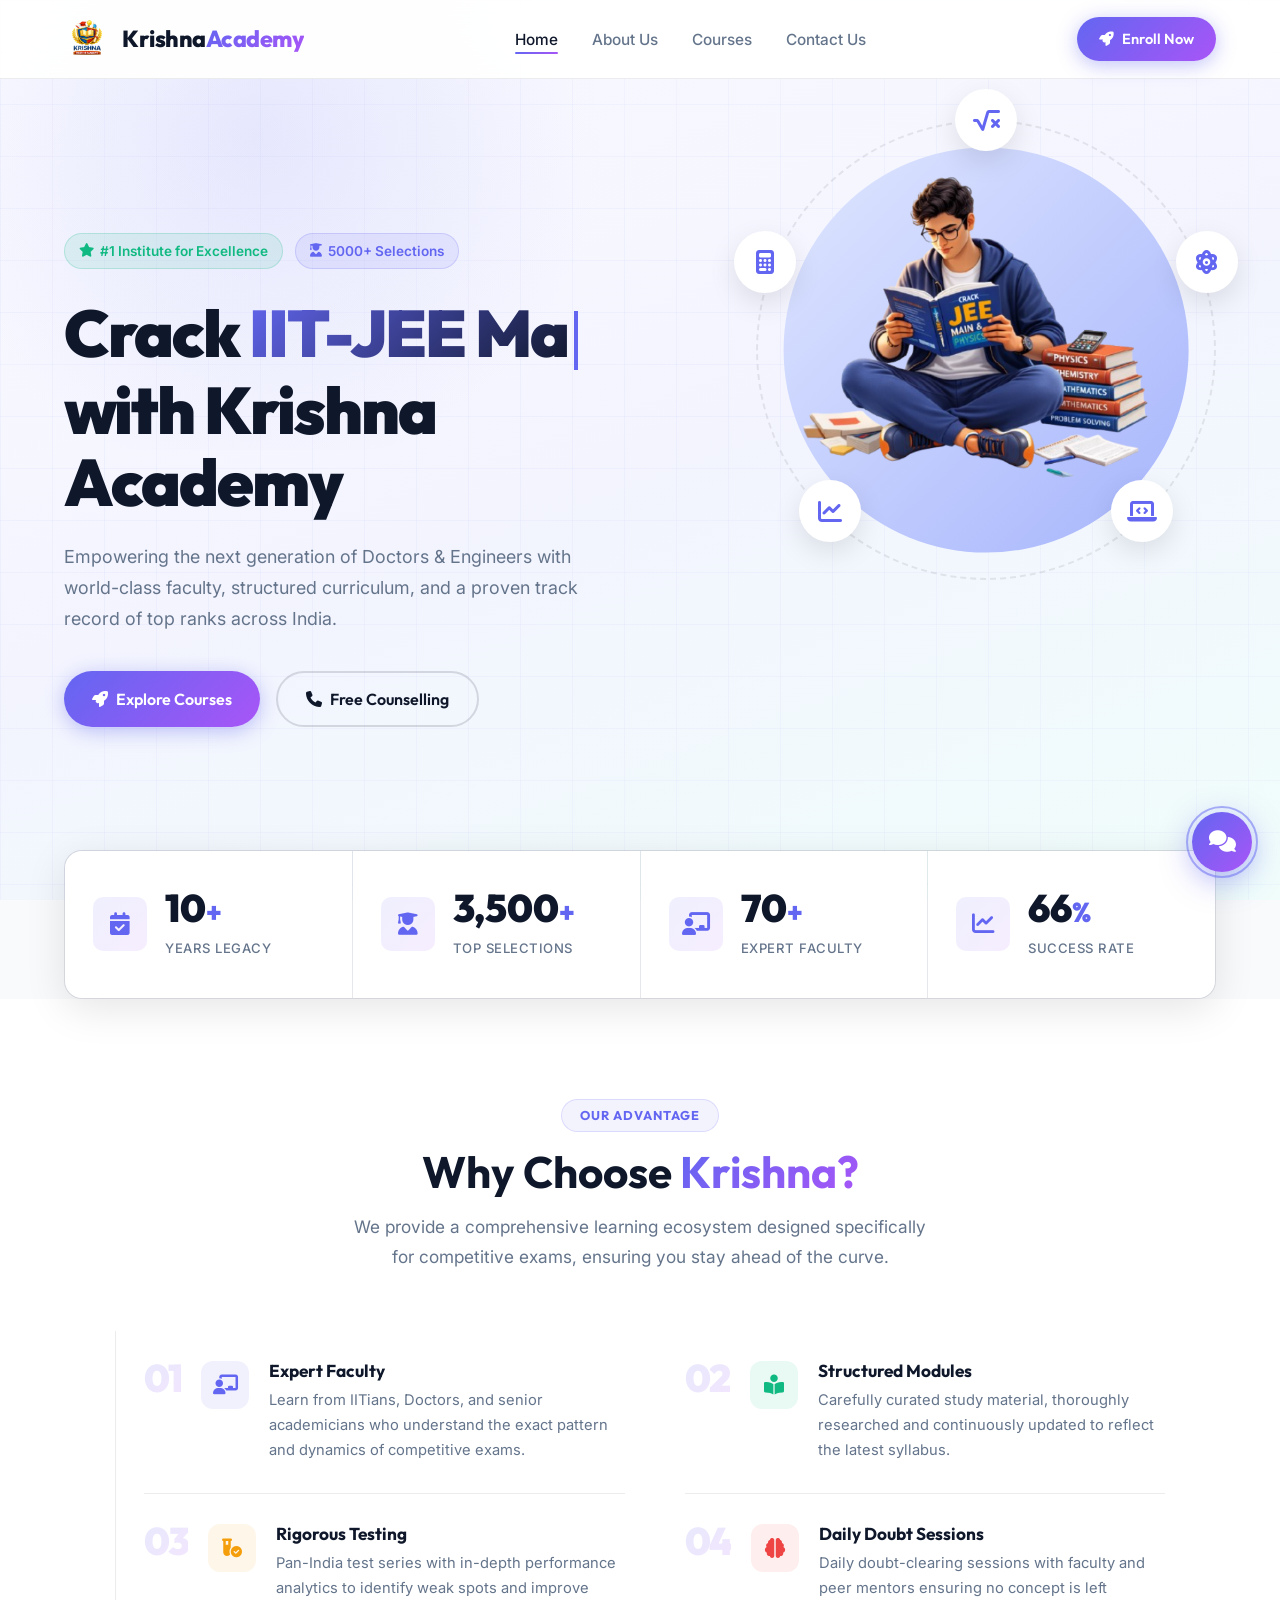
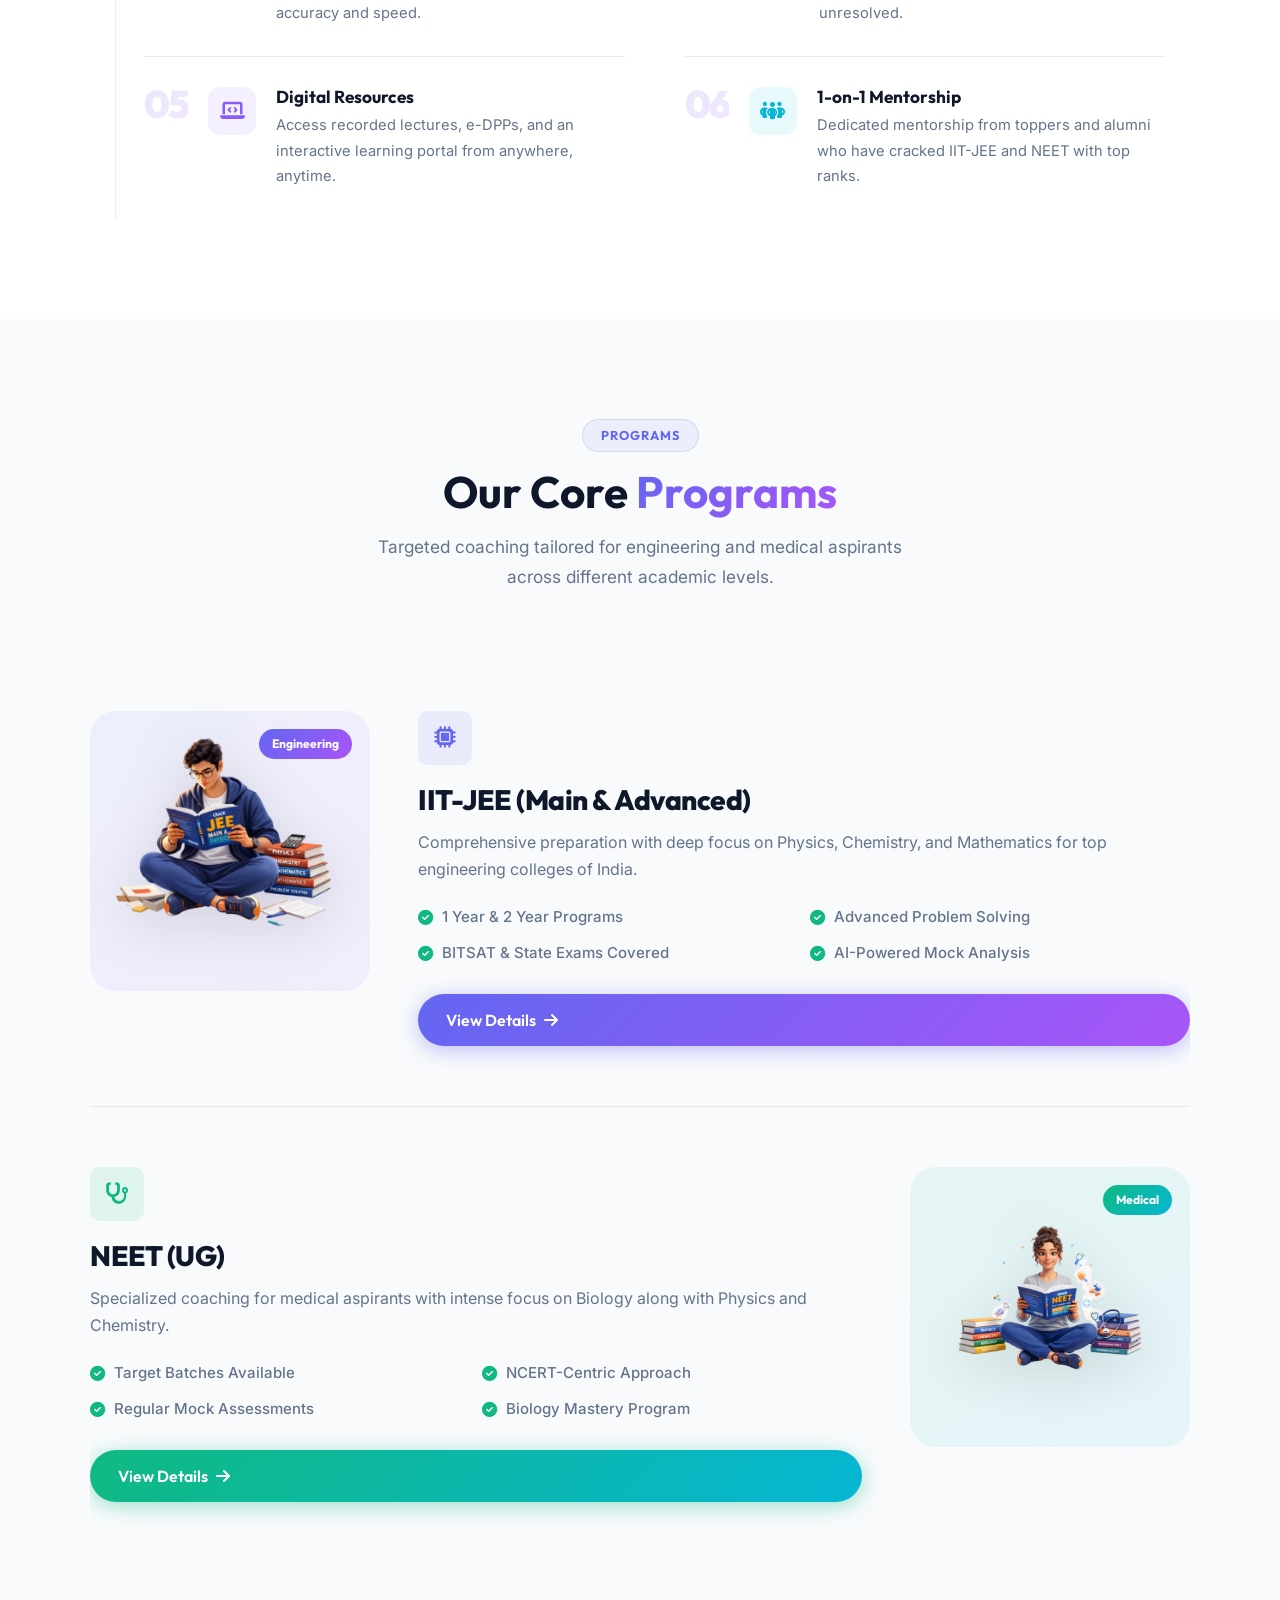
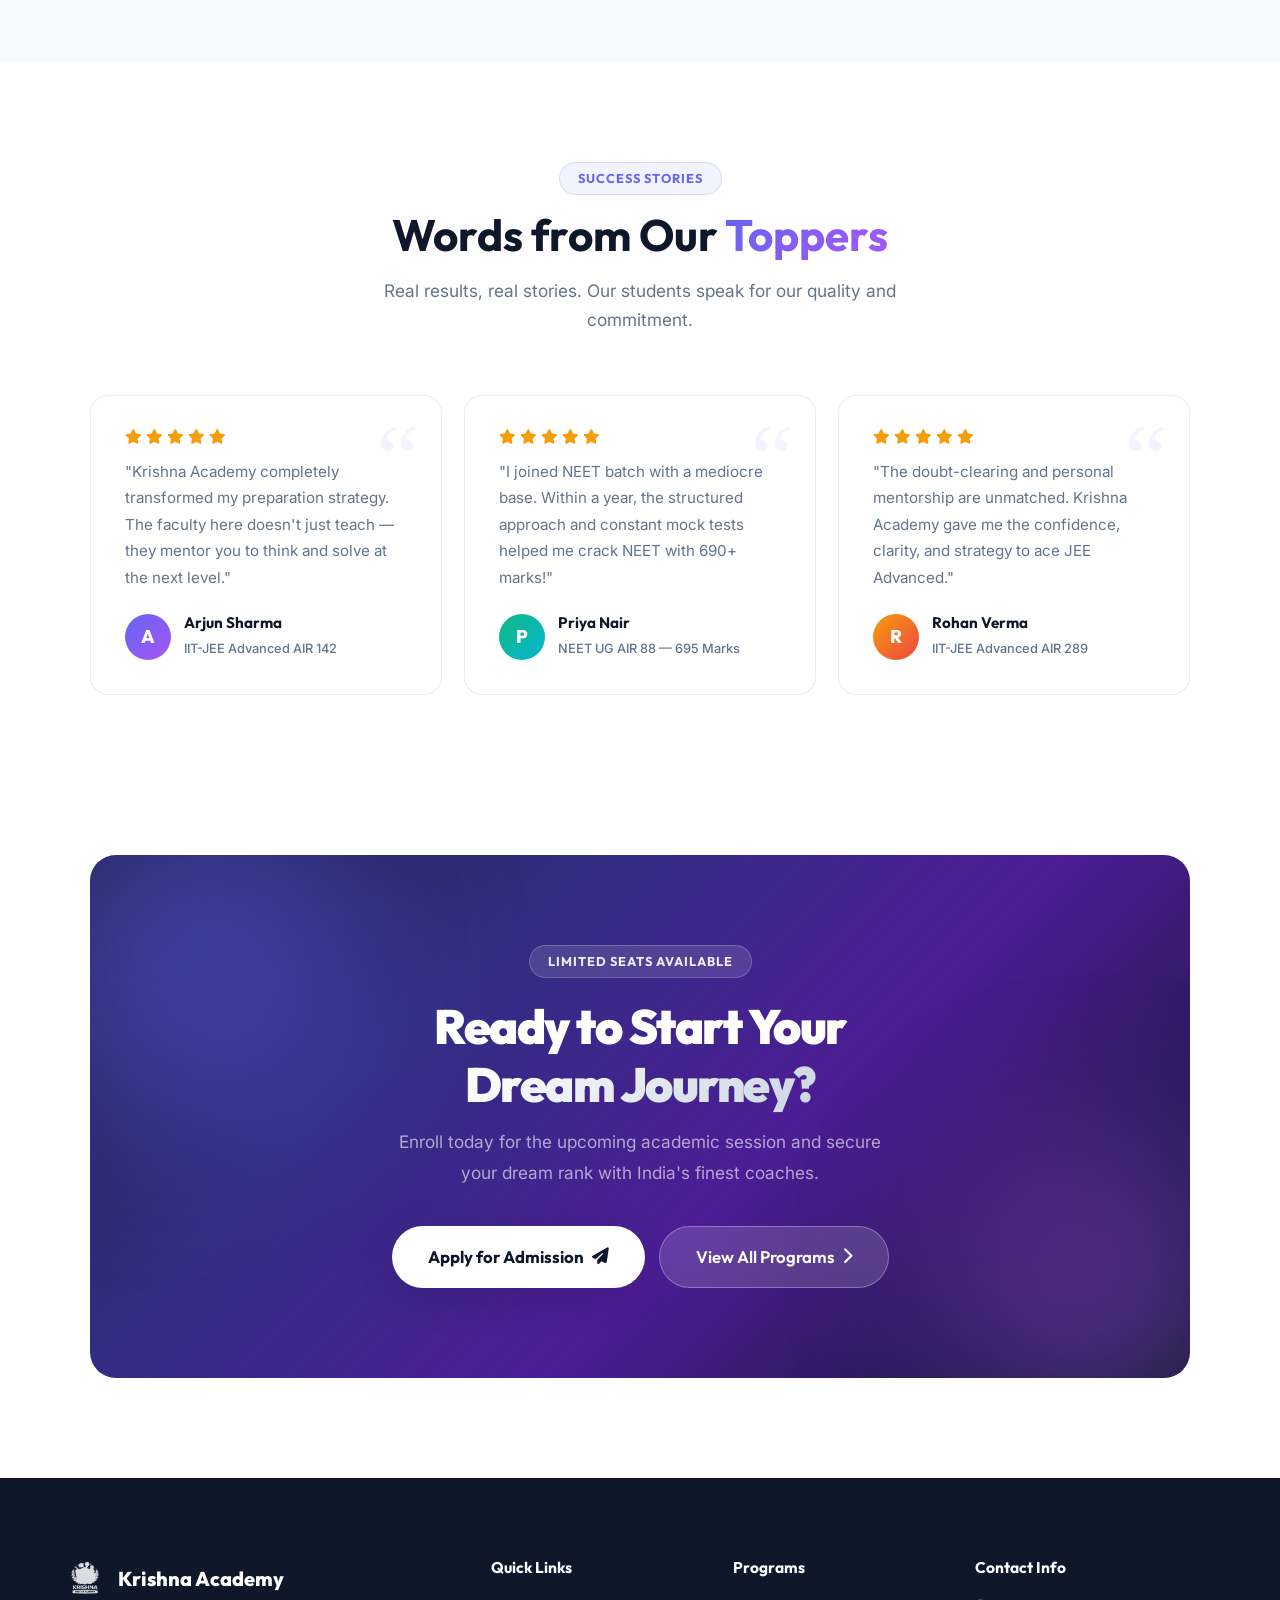
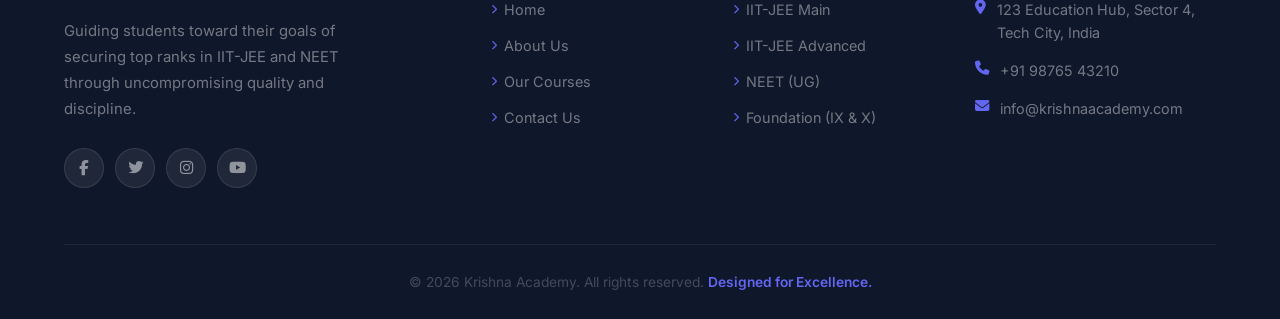
==== index.html @ 8bddf769 "first commit" ====
﻿<!DOCTYPE html>
<html lang="en">

<head>
    <meta charset="UTF-8">
    <meta name="viewport" content="width=device-width, initial-scale=1.0">
    <meta name="description"
        content="Krishna Academy - Premium Coaching for IIT-JEE and NEET. Prepare with the best faculties, structured courses, and mock test series.">
    <title>Krishna Academy | IIT-JEE &amp; NEET Coaching</title>
    <link rel="stylesheet" href="style.css">
    <link rel="stylesheet" href="https://cdnjs.cloudflare.com/ajax/libs/font-awesome/6.4.0/css/all.min.css">
</head>

<body>

    <!-- ===== NAVBAR ===== -->
    <nav class="navbar" id="navbar">
        <a href="index.html" class="nav-brand">
            <img src="assets/logo.png" alt="Krishna Academy" class="nav-logo">
            <span class="brand-name">Krishna<span class="text-gradient">Academy</span></span>
        </a>
        <ul class="nav-links" id="navLinks">
            <li><a href="index.html" class="active">Home</a></li>
            <li><a href="about.html">About Us</a></li>
            <li><a href="courses.html">Courses</a></li>
            <li><a href="contact.html">Contact Us</a></li>
        </ul>
        <a href="contact.html" class="btn btn-primary nav-cta"><i class="fa-solid fa-rocket"></i> Enroll Now</a>
        <div class="mobile-menu-btn" id="mobileBtn"><i class="fa-solid fa-bars"></i></div>
    </nav>

    <!-- ===== HERO ===== -->
    <header class="hero">
        <div class="hero-grid"></div>

        <!-- Left Content -->
        <div class="hero-content fade-up">
            <div class="hero-badges">
                <span class="badge"><i class="fa-solid fa-star"></i> #1 Institute for Excellence</span>
                <span class="badge"><i class="fa-solid fa-user-graduate"></i> 5000+ Selections</span>
            </div>
            <h1>Crack <span class="typing-text text-gradient"></span><span class="cursor"></span><br>with Krishna
                Academy</h1>
            <p>Empowering the next generation of Doctors &amp; Engineers with world-class faculty, structured
                curriculum, and a proven track record of top ranks across India.</p>
            <div class="hero-actions">
                <a href="courses.html" class="btn btn-primary"><i class="fa-solid fa-rocket"></i> Explore Courses</a>
                <a href="contact.html" class="btn btn-outline"><i class="fa-solid fa-phone"></i> Free Counselling</a>
            </div>
        </div>

        <!-- Right Visual: blob + orbit carousel -->
        <div class="hero-visual fade-up delay-2">
            <div class="hero-blob"></div>
            <div class="orbit-ring" id="orbitRing">
                <img id="course-character" src="assets/iit.png" alt="Student">
                <div class="orbit-node node-1"><i id="icon-1" class="fa-solid fa-square-root-variable"></i></div>
                <div class="orbit-node node-2"><i id="icon-2" class="fa-solid fa-atom"></i></div>
                <div class="orbit-node node-3"><i id="icon-3" class="fa-solid fa-laptop-code"></i></div>
                <div class="orbit-node node-4"><i id="icon-4" class="fa-solid fa-chart-line"></i></div>
                <div class="orbit-node node-5"><i id="icon-5" class="fa-solid fa-calculator"></i></div>
            </div>
        </div>
    </header>

    <!-- ===== STATS ===== -->
    <section class="stats-section">
        <div class="stats-grid fade-up">
            <div class="stat-card">
                <div class="stat-icon"><i class="fa-solid fa-calendar-check"></i></div>
                <div>
                    <h3 class="counter" data-target="15">0</h3><span>+</span>
                    <p>Years Legacy</p>
                </div>
            </div>
            <div class="stat-card">
                <div class="stat-icon"><i class="fa-solid fa-user-graduate"></i></div>
                <div>
                    <h3 class="counter" data-target="5000">0</h3><span>+</span>
                    <p>Top Selections</p>
                </div>
            </div>
            <div class="stat-card">
                <div class="stat-icon"><i class="fa-solid fa-chalkboard-user"></i></div>
                <div>
                    <h3 class="counter" data-target="100">0</h3><span>+</span>
                    <p>Expert Faculty</p>
                </div>
            </div>
            <div class="stat-card">
                <div class="stat-icon"><i class="fa-solid fa-chart-line"></i></div>
                <div>
                    <h3 class="counter" data-target="95">0</h3><span>%</span>
                    <p>Success Rate</p>
                </div>
            </div>
        </div>
    </section>

    <!-- ===== WHY CHOOSE US ===== -->
    <section class="section">
        <div class="section-title fade-up">
            <div class="section-pill">Our Advantage</div>
            <h2>Why Choose <span class="text-gradient">Krishna?</span></h2>
            <p>We provide a comprehensive learning ecosystem designed specifically for competitive exams, ensuring you
                stay ahead of the curve.</p>
        </div>
        <div class="features-row">
            <div class="feature-row-item fade-up delay-1">
                <div class="fri-num">01</div>
                <div class="fri-icon"><i class="fa-solid fa-chalkboard-user"></i></div>
                <div class="fri-body">
                    <h3>Expert Faculty</h3>
                    <p>Learn from IITians, Doctors, and senior academicians who understand the exact pattern and
                        dynamics of competitive exams.</p>
                </div>
            </div>
            <div class="feature-row-item fade-up delay-2">
                <div class="fri-num">02</div>
                <div class="fri-icon"><i class="fa-solid fa-book-open-reader"></i></div>
                <div class="fri-body">
                    <h3>Structured Modules</h3>
                    <p>Carefully curated study material, thoroughly researched and continuously updated to reflect the
                        latest syllabus.</p>
                </div>
            </div>
            <div class="feature-row-item fade-up delay-1">
                <div class="fri-num">03</div>
                <div class="fri-icon"><i class="fa-solid fa-vial-circle-check"></i></div>
                <div class="fri-body">
                    <h3>Rigorous Testing</h3>
                    <p>Pan-India test series with in-depth performance analytics to identify weak spots and improve
                        accuracy and speed.</p>
                </div>
            </div>
            <div class="feature-row-item fade-up delay-2">
                <div class="fri-num">04</div>
                <div class="fri-icon"><i class="fa-solid fa-brain"></i></div>
                <div class="fri-body">
                    <h3>Daily Doubt Sessions</h3>
                    <p>Daily doubt-clearing sessions with faculty and peer mentors ensuring no concept is left
                        unresolved.</p>
                </div>
            </div>
            <div class="feature-row-item fade-up delay-1">
                <div class="fri-num">05</div>
                <div class="fri-icon"><i class="fa-solid fa-laptop-code"></i></div>
                <div class="fri-body">
                    <h3>Digital Resources</h3>
                    <p>Access recorded lectures, e-DPPs, and an interactive learning portal from anywhere, anytime.</p>
                </div>
            </div>
            <div class="feature-row-item fade-up delay-2">
                <div class="fri-num">06</div>
                <div class="fri-icon"><i class="fa-solid fa-people-group"></i></div>
                <div class="fri-body">
                    <h3>1-on-1 Mentorship</h3>
                    <p>Dedicated mentorship from toppers and alumni who have cracked IIT-JEE and NEET with top ranks.
                    </p>
                </div>
            </div>
        </div>
    </section>

    <!-- ===== COURSES OVERVIEW ===== -->
    <section class="section courses-section">
        <div class="section-title fade-up">
            <div class="section-pill">Programs</div>
            <h2>Our Core <span class="text-gradient">Programs</span></h2>
            <p>Targeted coaching tailored for engineering and medical aspirants across different academic levels.</p>
        </div>
        <div class="courses-container">
            <!-- IIT Card -->
            <div class="course-showcase fade-up delay-1">
                <div class="cs-img-wrap cs-iit">
                    <img src="assets/iit.png" alt="IIT-JEE Course">
                    <div class="cs-badge">Engineering</div>
                </div>
                <div class="cs-content">
                    <div class="cs-icon cs-iit-icon"><i class="fa-solid fa-microchip"></i></div>
                    <h3>IIT-JEE (Main &amp; Advanced)</h3>
                    <p>Comprehensive preparation with deep focus on Physics, Chemistry, and Mathematics for top
                        engineering colleges of India.</p>
                    <ul class="cs-features">
                        <li><i class="fa-solid fa-circle-check"></i> 1 Year &amp; 2 Year Programs</li>
                        <li><i class="fa-solid fa-circle-check"></i> Advanced Problem Solving</li>
                        <li><i class="fa-solid fa-circle-check"></i> BITSAT &amp; State Exams Covered</li>
                        <li><i class="fa-solid fa-circle-check"></i> AI-Powered Mock Analysis</li>
                    </ul>
                    <a href="courses.html" class="btn btn-primary">View Details <i
                            class="fa-solid fa-arrow-right"></i></a>
                </div>
            </div>
            <!-- NEET Card -->
            <div class="course-showcase fade-up delay-2">
                <div class="cs-img-wrap cs-neet">
                    <img src="assets/neet.png" alt="NEET Course">
                    <div class="cs-badge cs-badge-neet">Medical</div>
                </div>
                <div class="cs-content">
                    <div class="cs-icon cs-neet-icon"><i class="fa-solid fa-stethoscope"></i></div>
                    <h3>NEET (UG)</h3>
                    <p>Specialized coaching for medical aspirants with intense focus on Biology along with Physics and
                        Chemistry.</p>
                    <ul class="cs-features">
                        <li><i class="fa-solid fa-circle-check"></i> Target Batches Available</li>
                        <li><i class="fa-solid fa-circle-check"></i> NCERT-Centric Approach</li>
                        <li><i class="fa-solid fa-circle-check"></i> Regular Mock Assessments</li>
                        <li><i class="fa-solid fa-circle-check"></i> Biology Mastery Program</li>
                    </ul>
                    <a href="courses.html" class="btn btn-success">View Details <i
                            class="fa-solid fa-arrow-right"></i></a>
                </div>
            </div>
        </div>
    </section>

    <!-- ===== TESTIMONIALS ===== -->
    <section class="section">
        <div class="section-title fade-up">
            <div class="section-pill">Success Stories</div>
            <h2>Words from Our <span class="text-gradient">Toppers</span></h2>
            <p>Real results, real stories. Our students speak for our quality and commitment.</p>
        </div>
        <div class="testimonials-grid">
            <div class="testimonial-card fade-up delay-1">
                <div class="tcard-stars"><i class="fa-solid fa-star"></i><i class="fa-solid fa-star"></i><i
                        class="fa-solid fa-star"></i><i class="fa-solid fa-star"></i><i class="fa-solid fa-star"></i>
                </div>
                <p>"Krishna Academy completely transformed my preparation strategy. The faculty here doesn't just teach
                    — they mentor you to think and solve at the next level."</p>
                <div class="tcard-author">
                    <div class="tcard-avatar" style="background:linear-gradient(135deg,#6366F1,#A855F7)">A</div>
                    <div>
                        <h4>Arjun Sharma</h4><span>IIT-JEE Advanced AIR 142</span>
                    </div>
                </div>
            </div>
            <div class="testimonial-card fade-up delay-2">
                <div class="tcard-stars"><i class="fa-solid fa-star"></i><i class="fa-solid fa-star"></i><i
                        class="fa-solid fa-star"></i><i class="fa-solid fa-star"></i><i class="fa-solid fa-star"></i>
                </div>
                <p>"I joined NEET batch with a mediocre base. Within a year, the structured approach and constant mock
                    tests helped me crack NEET with 690+ marks!"</p>
                <div class="tcard-author">
                    <div class="tcard-avatar" style="background:linear-gradient(135deg,#10B981,#06B6D4)">P</div>
                    <div>
                        <h4>Priya Nair</h4><span>NEET UG AIR 88 — 695 Marks</span>
                    </div>
                </div>
            </div>
            <div class="testimonial-card fade-up delay-3">
                <div class="tcard-stars"><i class="fa-solid fa-star"></i><i class="fa-solid fa-star"></i><i
                        class="fa-solid fa-star"></i><i class="fa-solid fa-star"></i><i class="fa-solid fa-star"></i>
                </div>
                <p>"The doubt-clearing and personal mentorship are unmatched. Krishna Academy gave me the confidence,
                    clarity, and strategy to ace JEE Advanced."</p>
                <div class="tcard-author">
                    <div class="tcard-avatar" style="background:linear-gradient(135deg,#F59E0B,#EF4444)">R</div>
                    <div>
                        <h4>Rohan Verma</h4><span>IIT-JEE Advanced AIR 289</span>
                    </div>
                </div>
            </div>
        </div>
    </section>

    <!-- ===== CTA ===== -->
    <section class="cta-section section">
        <div class="cta-card fade-up">
            <div class="cta-orb cta-orb-1"></div>
            <div class="cta-orb cta-orb-2"></div>
            <div class="cta-pill">Limited Seats Available</div>
            <h2>Ready to Start Your<br><span class="text-gradient-white">Dream Journey?</span></h2>
            <p>Enroll today for the upcoming academic session and secure your dream rank with India's finest coaches.
            </p>
            <div class="cta-actions">
                <a href="contact.html" class="btn btn-white btn-lg">Apply for Admission <i
                        class="fa-solid fa-paper-plane"></i></a>
                <a href="courses.html" class="btn btn-glass btn-lg">View All Programs <i
                        class="fa-solid fa-chevron-right"></i></a>
            </div>
        </div>
    </section>

    <!-- ===== FOOTER ===== -->
    <footer>
        <div class="footer-grid">
            <div class="footer-brand">
                <div class="footer-logo-wrap">
                    <img src="assets/logo.png" alt="Krishna Academy" class="footer-logo">
                    <span>Krishna Academy</span>
                </div>
                <p>Guiding students toward their goals of securing top ranks in IIT-JEE and NEET through uncompromising
                    quality and discipline.</p>
                <div class="social-links">
                    <a href="#" aria-label="Facebook"><i class="fa-brands fa-facebook-f"></i></a>
                    <a href="#" aria-label="Twitter"><i class="fa-brands fa-twitter"></i></a>
                    <a href="#" aria-label="Instagram"><i class="fa-brands fa-instagram"></i></a>
                    <a href="#" aria-label="YouTube"><i class="fa-brands fa-youtube"></i></a>
                </div>
            </div>
            <div class="footer-links">
                <h4>Quick Links</h4>
                <ul>
                    <li><a href="index.html"><i class="fa-solid fa-chevron-right"></i> Home</a></li>
                    <li><a href="about.html"><i class="fa-solid fa-chevron-right"></i> About Us</a></li>
                    <li><a href="courses.html"><i class="fa-solid fa-chevron-right"></i> Our Courses</a></li>
                    <li><a href="contact.html"><i class="fa-solid fa-chevron-right"></i> Contact Us</a></li>
                </ul>
            </div>
            <div class="footer-links">
                <h4>Programs</h4>
                <ul>
                    <li><a href="courses.html"><i class="fa-solid fa-chevron-right"></i> IIT-JEE Main</a></li>
                    <li><a href="courses.html"><i class="fa-solid fa-chevron-right"></i> IIT-JEE Advanced</a></li>
                    <li><a href="courses.html"><i class="fa-solid fa-chevron-right"></i> NEET (UG)</a></li>
                    <li><a href="courses.html"><i class="fa-solid fa-chevron-right"></i> Foundation (IX &amp; X)</a>
                    </li>
                </ul>
            </div>
            <div class="footer-contact">
                <h4>Contact Info</h4>
                <ul>
                    <li><i class="fa-solid fa-location-dot"></i><span>123 Education Hub, Sector 4,<br>Tech City,
                            India</span></li>
                    <li><i class="fa-solid fa-phone"></i><span>+91 98765 43210</span></li>
                    <li><i class="fa-solid fa-envelope"></i><span>info@krishnaacademy.com</span></li>
                </ul>
            </div>
        </div>
        <div class="footer-bottom">
            <p>&copy; 2026 Krishna Academy. All rights reserved. <span>Designed for Excellence.</span></p>
        </div>
    </footer>

    <script>
        // ---- Navbar scroll ----
        window.addEventListener('scroll', () => {
            document.getElementById('navbar').classList.toggle('scrolled', window.scrollY > 60);
        });

        // ---- Mobile menu ----
        const mobileBtn = document.getElementById('mobileBtn');
        const navLinks = document.getElementById('navLinks');
        mobileBtn.addEventListener('click', () => {
            navLinks.classList.toggle('active');
            mobileBtn.innerHTML = navLinks.classList.contains('active')
                ? '<i class="fa-solid fa-xmark"></i>'
                : '<i class="fa-solid fa-bars"></i>';
        });

        // ---- Course carousel data (with iit.png + neet.png) ----
        const courses = [
            { title: "IIT-JEE Main", img: "assets/iit.png", color: "#6366F1", gradient: "linear-gradient(135deg,#e0e7ff 0%,#a5b4fc 100%)", icons: ['fa-square-root-variable', 'fa-atom', 'fa-laptop-code', 'fa-chart-line', 'fa-calculator'] },
            { title: "NEET (UG)", img: "assets/neet.png", color: "#10B981", gradient: "linear-gradient(135deg,#d1fae5 0%,#6ee7b7 100%)", icons: ['fa-dna', 'fa-staff-snake', 'fa-microscope', 'fa-heart-pulse', 'fa-flask'] },
            { title: "IIT-JEE Advanced", img: "assets/iit.png", color: "#8B5CF6", gradient: "linear-gradient(135deg,#ede9fe 0%,#c4b5fd 100%)", icons: ['fa-satellite', 'fa-gears', 'fa-microchip', 'fa-rocket', 'fa-compass-drafting'] }
        ];

        let ci = 0, isDeleting = false, txt = '';
        const typingEl = document.querySelector('.typing-text');

        function updateVisuals(c) {
            document.documentElement.style.setProperty('--dynamic-color', c.color);
            document.documentElement.style.setProperty('--blob-gradient', c.gradient);
            if (typingEl) {
                typingEl.style.background = `linear-gradient(135deg,${c.color} 0%,#0F172A 100%)`;
                typingEl.style.webkitBackgroundClip = 'text';
                typingEl.style.backgroundClip = 'text';
                typingEl.style.webkitTextFillColor = 'transparent';
            }
            const img = document.getElementById('course-character');
            if (img) {
                img.style.opacity = 0; img.style.transform = 'scale(0.9)';
                setTimeout(() => { img.src = c.img; img.style.opacity = 1; img.style.transform = 'scale(1)'; }, 400);
            }
            for (let j = 1; j <= 5; j++) {
                const el = document.getElementById('icon-' + j);
                if (el) { el.style.opacity = 0; setTimeout(() => { el.className = 'fa-solid ' + c.icons[j - 1]; el.style.opacity = 1; }, 400); }
            }
        }

        function typeWriter() {
            const c = courses[ci % courses.length];
            const word = c.title;
            if (isDeleting) { txt = word.substring(0, txt.length - 1); }
            else { txt = word.substring(0, txt.length + 1); }
            typingEl.innerHTML = txt;
            let speed = 100;
            if (isDeleting) speed /= 2;
            if (!isDeleting && txt === word) { speed = 2200; isDeleting = true; }
            else if (isDeleting && txt === '') { isDeleting = false; ci++; updateVisuals(courses[ci % courses.length]); speed = 500; }
            setTimeout(typeWriter, speed);
        }

        // ---- Counter animation ----
        function animateCounters() {
            document.querySelectorAll('.counter').forEach(el => {
                const target = +el.dataset.target, inc = target / 70;
                let cur = 0;
                const t = setInterval(() => {
                    cur += inc;
                    if (cur >= target) { cur = target; clearInterval(t); }
                    el.textContent = Math.floor(cur).toLocaleString();
                }, 20);
            });
        }

        // ---- IntersectionObserver for fade-up ----
        const io = new IntersectionObserver(entries => entries.forEach(e => {
            if (e.isIntersecting) { e.target.classList.add('visible'); io.unobserve(e.target); }
        }), { threshold: .12 });
        document.querySelectorAll('.fade-up').forEach(el => io.observe(el));

        const statsIO = new IntersectionObserver(entries => entries.forEach(e => {
            if (e.isIntersecting) { animateCounters(); statsIO.unobserve(e.target); }
        }), { threshold: .3 });
        const sg = document.querySelector('.stats-grid');
        if (sg) statsIO.observe(sg);

        // ---- Init ----
        window.addEventListener('load', () => {
            updateVisuals(courses[0]);
            if (typingEl) setTimeout(typeWriter, 1000);
        });
    </script>
    <script src="chatbot.js"></script>
</body>

</html>
---- style.css ----
﻿@import url('https://fonts.googleapis.com/css2?family=Outfit:wght@300;400;500;600;700;800;900&family=Inter:wght@400;500;600&display=swap');

/* ============================================================
   DESIGN TOKENS
============================================================ */
:root {
    --bg: #FFFFFF;
    --surface: #F8FAFC;
    --surface-2: #F1F5F9;
    --text: #0F172A;
    --muted: #64748B;
    --light: #94A3B8;
    --border: rgba(15, 23, 42, .08);
    --border-md: rgba(15, 23, 42, .14);

    --iit: #6366F1;
    --iit-2: #A855F7;
    --neet: #10B981;
    --neet-2: #06B6D4;
    --gold: #F59E0B;
    --danger: #EF4444;

    --grad-iit: linear-gradient(135deg, #6366F1, #A855F7);
    --grad-neet: linear-gradient(135deg, #10B981, #06B6D4);
    --grad-accent: linear-gradient(135deg, #6366F1 0%, #A855F7 100%);

    --dynamic-color: #6366F1;
    --blob-gradient: linear-gradient(135deg, #e0e7ff 0%, #a5b4fc 100%);

    --radius-sm: 10px;
    --radius: 18px;
    --radius-lg: 26px;
    --shadow-sm: 0 2px 10px rgba(0, 0, 0, .06);
    --shadow: 0 10px 40px rgba(0, 0, 0, .10);
    --shadow-lg: 0 24px 64px rgba(0, 0, 0, .14);
    --transition: all .35s cubic-bezier(.4, 0, .2, 1);

    --border-radius: 18px;
    /* compat alias */
    --accent-color: var(--iit);
    --accent-gradient: var(--grad-iit);
    --surface-color: var(--surface);
    --border-color: var(--border);
    --text-main: var(--text);
    --text-muted: var(--muted);
    --glass-bg: rgba(255, 255, 255, .85);
    --success-color: var(--neet);
}

/* ============================================================
   RESET
============================================================ */
*,
*::before,
*::after {
    margin: 0;
    padding: 0;
    box-sizing: border-box
}

html {
    scroll-behavior: smooth
}

body {
    font-family: 'Inter', sans-serif;
    background: var(--bg);
    color: var(--text);
    line-height: 1.65;
    overflow-x: hidden
}

h1,
h2,
h3,
h4,
h5,
h6 {
    font-family: 'Outfit', sans-serif;
    font-weight: 700;
    line-height: 1.2
}

a {
    text-decoration: none;
    color: inherit;
    transition: var(--transition)
}

ul {
    list-style: none
}

img {
    display: block;
    max-width: 100%
}

/* ============================================================
   SCROLLBAR
============================================================ */
::-webkit-scrollbar {
    width: 5px
}

::-webkit-scrollbar-track {
    background: #f1f1f1
}

::-webkit-scrollbar-thumb {
    background: var(--iit);
    border-radius: 10px
}

/* ============================================================
   UTILITIES
============================================================ */
.text-gradient {
    background: var(--grad-accent);
    -webkit-background-clip: text;
    background-clip: text;
    -webkit-text-fill-color: transparent;
}

/* ============================================================
   BUTTONS
============================================================ */
.btn {
    display: inline-flex;
    align-items: center;
    gap: 8px;
    padding: 13px 28px;
    border-radius: 50px;
    font-weight: 600;
    font-family: 'Outfit', sans-serif;
    font-size: 1rem;
    cursor: pointer;
    border: none;
    transition: var(--transition);
    position: relative;
    overflow: hidden
}

.btn::after {
    content: '';
    position: absolute;
    inset: 0;
    background: rgba(255, 255, 255, .18);
    opacity: 0;
    transition: .3s
}

.btn:hover::after {
    opacity: 1
}

.btn-primary {
    background: var(--grad-accent);
    color: #fff;
    box-shadow: 0 4px 20px rgba(99, 102, 241, .4)
}

.btn-primary:hover {
    transform: translateY(-3px);
    box-shadow: 0 8px 30px rgba(99, 102, 241, .6)
}

.btn-outline {
    background: transparent;
    color: var(--text);
    border: 2px solid var(--border-md)
}

.btn-outline:hover {
    border-color: var(--iit);
    color: var(--iit);
    transform: translateY(-2px)
}

.btn-success {
    background: var(--grad-neet);
    color: #fff;
    box-shadow: 0 4px 20px rgba(16, 185, 129, .4)
}

.btn-success:hover {
    transform: translateY(-3px);
    box-shadow: 0 8px 30px rgba(16, 185, 129, .6)
}

.btn-white {
    background: #fff;
    color: var(--text);
    font-weight: 700;
    box-shadow: var(--shadow)
}

.btn-white:hover {
    transform: translateY(-3px);
    box-shadow: var(--shadow-lg);
    color: var(--iit)
}

.btn-glass {
    background: rgba(255, 255, 255, .15);
    color: #fff;
    border: 1.5px solid rgba(255, 255, 255, .3);
    backdrop-filter: blur(8px)
}

.btn-glass:hover {
    background: rgba(255, 255, 255, .25);
    transform: translateY(-3px)
}

.btn-lg {
    padding: 16px 36px;
    font-size: 1.05rem
}

/* ============================================================
   NAVBAR
============================================================ */
.navbar {
    position: fixed;
    top: 0;
    width: 100%;
    padding: 16px 5%;
    display: flex;
    justify-content: space-between;
    align-items: center;
    z-index: 1000;
    background: rgba(255, 255, 255, .92);
    backdrop-filter: blur(20px);
    -webkit-backdrop-filter: blur(20px);
    border-bottom: 1px solid var(--border);
    transition: var(--transition)
}

.navbar.scrolled {
    padding: 11px 5%;
    box-shadow: 0 4px 30px rgba(0, 0, 0, .08);
    background: rgba(255, 255, 255, .98)
}

.nav-brand {
    display: flex;
    align-items: center;
    gap: 12px
}

.nav-logo {
    height: 46px;
    width: auto;
    object-fit: contain;
    border-radius: 8px;
    transition: var(--transition)
}

.navbar.scrolled .nav-logo {
    height: 38px
}

.brand-name {
    font-family: 'Outfit', sans-serif;
    font-weight: 800;
    font-size: 1.45rem;
    letter-spacing: -.5px
}

.nav-links {
    display: flex;
    gap: 34px;
    align-items: center
}

.nav-links li {
    position: relative
}

.nav-links a {
    font-weight: 500;
    font-size: .96rem;
    color: var(--muted);
    padding-bottom: 4px
}

.nav-links a::after {
    content: '';
    position: absolute;
    bottom: -2px;
    left: 0;
    width: 0;
    height: 2.5px;
    background: var(--grad-accent);
    border-radius: 2px;
    transition: width .3s
}

.nav-links a:hover,
.nav-links a.active {
    color: var(--text)
}

.nav-links a:hover::after,
.nav-links a.active::after {
    width: 100%
}

.nav-cta {
    padding: 10px 22px;
    font-size: .91rem
}

.mobile-menu-btn {
    display: none;
    font-size: 1.5rem;
    cursor: pointer;
    color: var(--text)
}

/* ============================================================
   HERO â€” blob + orbit carousel (original concept)
============================================================ */
.hero {
    min-height: 100vh;
    display: flex;
    align-items: center;
    padding: 100px 5% 40px;
    position: relative;
    overflow: hidden;
    background: linear-gradient(160deg, #fafbff 0%, #f3f4fe 50%, #f0fdfb 100%)
}

/* Ambient orbs */
.hero::before {
    content: '';
    position: absolute;
    top: -20%;
    left: -10%;
    width: 60%;
    height: 70%;
    background: radial-gradient(circle, var(--dynamic-color, #6366F1) 0%, transparent 70%);
    opacity: .12;
    transition: background .8s;
    z-index: 0;
    animation: orb-drift 10s ease-in-out infinite alternate
}

@keyframes orb-drift {
    from {
        transform: translate(0, 0) scale(1)
    }

    to {
        transform: translate(30px, -20px) scale(1.08)
    }
}

/* Animated grid pattern */
.hero-grid {
    position: absolute;
    inset: 0;
    background-image: linear-gradient(rgba(99, 102, 241, .04) 1px, transparent 1px), linear-gradient(90deg, rgba(99, 102, 241, .04) 1px, transparent 1px);
    background-size: 52px 52px;
    pointer-events: none;
    z-index: 0
}

/* ---- Left content ---- */
.hero-content {
    max-width: 620px;
    z-index: 2;
    position: relative
}

.hero-badges {
    display: flex;
    flex-wrap: wrap;
    gap: 12px;
    margin-bottom: 28px
}

.badge {
    background: rgba(16, 185, 129, .1);
    color: var(--neet);
    padding: 6px 14px;
    border-radius: 20px;
    font-size: .85rem;
    font-weight: 600;
    border: 1px solid rgba(16, 185, 129, .2);
    display: flex;
    align-items: center;
    gap: 6px;
    animation: badge-bob 3s ease-in-out infinite
}

.badge:nth-child(2) {
    animation-delay: .8s;
    background: rgba(99, 102, 241, .1);
    color: var(--iit);
    border-color: rgba(99, 102, 241, .2)
}

@keyframes badge-bob {

    0%,
    100% {
        transform: translateY(0)
    }

    50% {
        transform: translateY(-4px)
    }
}

.hero h1 {
    font-size: 4.1rem;
    font-weight: 900;
    letter-spacing: -2px;
    margin-bottom: 22px;
    line-height: 1.1
}

.hero p {
    font-size: 1.12rem;
    color: var(--muted);
    margin-bottom: 36px;
    max-width: 520px;
    line-height: 1.75
}

.hero-actions {
    display: flex;
    gap: 16px;
    flex-wrap: wrap
}

/* Typing cursor */
.typing-text {
    display: inline
}

.cursor {
    display: inline-block;
    width: 4px;
    height: .9em;
    background: var(--dynamic-color, #6366F1);
    animation: blink 1s step-end infinite;
    vertical-align: text-bottom;
    margin-left: 6px;
    transform: translateY(-4px)
}

@keyframes blink {

    0%,
    100% {
        opacity: 1
    }

    50% {
        opacity: 0
    }
}

/* ---- Right visual: orbit ring ---- */
.hero-visual {
    position: absolute;
    right: 5%;
    top: 50%;
    transform: translateY(-50%);
    width: 470px;
    height: 470px;
    z-index: 1
}

/* Morphing blob */
.hero-blob {
    position: absolute;
    top: 50%;
    left: 50%;
    transform: translate(-50%, -50%);
    width: 88%;
    height: 88%;
    border-radius: 50%;
    background: var(--blob-gradient, linear-gradient(135deg, #e0e7ff, #a5b4fc));
    transition: background .9s ease;
    z-index: 0;
    animation: blob-morph 8s ease-in-out infinite
}

@keyframes blob-morph {

    0%,
    100% {
        border-radius: 50%
    }

    25% {
        border-radius: 60% 40% 55% 45%/50% 60% 40% 50%
    }

    50% {
        border-radius: 45% 55% 40% 60%/60% 40% 55% 45%
    }

    75% {
        border-radius: 55% 45% 60% 40%/40% 55% 45% 60%
    }
}

/* Orbit ring */
.orbit-ring {
    position: relative;
    width: 100%;
    height: 100%;
    border-radius: 50%;
    border: 2px dashed rgba(0, 0, 0, .08);
    display: flex;
    align-items: center;
    justify-content: center;
    z-index: 1;
    animation: spin-slow 30s linear infinite
}

@keyframes spin-slow {
    from {
        transform: rotate(0deg)
    }

    to {
        transform: rotate(360deg)
    }
}

/* Course character image */
#course-character {
    position: absolute;
    width: 84%;
    height: 84%;
    object-fit: contain;
    z-index: 10;
    transition: opacity .4s ease, transform .4s cubic-bezier(.175, .885, .32, 1.275);
    animation: counter-spin 30s linear infinite
}

@keyframes counter-spin {
    from {
        transform: rotate(0deg)
    }

    to {
        transform: rotate(-360deg)
    }
}

/* Orbit nodes */
.orbit-node {
    position: absolute;
    width: 62px;
    height: 62px;
    background: #fff;
    border-radius: 50%;
    display: flex;
    align-items: center;
    justify-content: center;
    font-size: 24px;
    color: var(--dynamic-color, #6366F1);
    box-shadow: 0 10px 28px rgba(0, 0, 0, .1);
    transition: color .8s ease, transform .3s ease, opacity .4s ease;
    z-index: 15;
    animation: counter-spin 30s linear infinite
}

.orbit-node:hover {
    transform: scale(1.15) !important
}

.node-1 {
    top: -33px;
    left: 50%;
    margin-left: -31px
}

.node-2 {
    top: 24%;
    right: -24px
}

.node-3 {
    bottom: 8%;
    right: 9%
}

.node-4 {
    bottom: 8%;
    left: 9%
}

.node-5 {
    top: 24%;
    left: -24px
}

/* ============================================================
   STATS STRIP
============================================================ */
.stats-section {
    padding: 0 5%;
    background: var(--surface)
}

.stats-grid {
    display: grid;
    grid-template-columns: repeat(4, 1fr);
    gap: 1px;
    background: var(--border);
    border: 1px solid var(--border);
    border-radius: var(--radius);
    overflow: hidden;
    box-shadow: var(--shadow);
    margin-top: -50px;
    position: relative;
    z-index: 10
}

.stat-card {
    background: #fff;
    padding: 38px 28px;
    display: flex;
    align-items: center;
    gap: 18px;
    transition: var(--transition);
    position: relative;
    overflow: hidden
}

.stat-card::after {
    content: '';
    position: absolute;
    bottom: 0;
    left: 0;
    right: 0;
    height: 3px;
    background: var(--grad-accent);
    transform: scaleX(0);
    transition: transform .4s
}

.stat-card:hover::after {
    transform: scaleX(1)
}

.stat-card:hover {
    background: var(--surface)
}

.stat-icon {
    width: 54px;
    height: 54px;
    background: linear-gradient(135deg, rgba(99, 102, 241, .1), rgba(168, 85, 247, .1));
    border-radius: var(--radius-sm);
    display: flex;
    align-items: center;
    justify-content: center;
    font-size: 1.4rem;
    color: var(--iit);
    flex-shrink: 0;
    transition: var(--transition)
}

.stat-card:hover .stat-icon {
    background: var(--grad-accent);
    color: #fff;
    transform: scale(1.1) rotate(5deg)
}

.stat-card h3 {
    font-family: 'Outfit', sans-serif;
    font-size: 2.4rem;
    font-weight: 900;
    color: var(--text);
    line-height: 1;
    display: inline
}

.stat-card>div>span {
    font-family: 'Outfit', sans-serif;
    font-size: 1.7rem;
    font-weight: 900;
    color: var(--iit)
}

.stat-card p {
    font-size: .82rem;
    color: var(--muted);
    font-weight: 500;
    text-transform: uppercase;
    letter-spacing: .5px;
    margin-top: 3px
}

/* compat for old markup */
.stat-item {
    text-align: center;
    padding: 20px
}

.stat-item h3 {
    font-size: 3rem;
    color: var(--text);
    margin-bottom: 5px
}

.stat-item p {
    color: var(--muted);
    font-weight: 500;
    text-transform: uppercase;
    letter-spacing: 1px;
    font-size: .9rem
}

/* ============================================================
   SECTION SHELL
============================================================ */
.section {
    padding: 100px 5%;
    position: relative
}

.section-title {
    text-align: center;
    margin-bottom: 60px
}

.section-title h2 {
    font-size: 2.75rem;
    margin-bottom: 14px
}

.section-title p {
    color: var(--muted);
    max-width: 580px;
    margin: 0 auto;
    font-size: 1.08rem;
    line-height: 1.7
}

/* Section pill label */
.section-pill {
    display: inline-block;
    background: rgba(99, 102, 241, .08);
    color: var(--iit);
    border: 1px solid rgba(99, 102, 241, .18);
    padding: 5px 18px;
    border-radius: 50px;
    font-size: .8rem;
    font-weight: 700;
    font-family: 'Outfit', sans-serif;
    text-transform: uppercase;
    letter-spacing: 1px;
    margin-bottom: 14px
}

/* ============================================================
   FEATURES GRID (Why Choose Us)
============================================================ */
.features-grid {
    display: grid;
    grid-template-columns: repeat(3, 1fr);
    gap: 22px;
    max-width: 1100px;
    margin: 0 auto
}

.feature-card {
    background: #fff;
    border: 1.5px solid var(--border);
    border-radius: var(--radius);
    padding: 36px 30px;
    position: relative;
    overflow: hidden;
    transition: var(--transition);
    cursor: default
}

.feature-card::before {
    content: '';
    position: absolute;
    inset: 0;
    background: linear-gradient(145deg, rgba(99, 102, 241, .04), transparent);
    opacity: 0;
    transition: .4s
}

.feature-card:hover {
    transform: translateY(-8px);
    border-color: rgba(99, 102, 241, .22);
    box-shadow: 0 24px 50px rgba(99, 102, 241, .1)
}

.feature-card:hover::before {
    opacity: 1
}

.feature-icon {
    width: 58px;
    height: 58px;
    border-radius: var(--radius-sm);
    display: flex;
    align-items: center;
    justify-content: center;
    font-size: 1.45rem;
    margin-bottom: 20px;
    transition: var(--transition)
}

.feature-card:nth-child(1) .feature-icon {
    background: rgba(99, 102, 241, .1);
    color: #6366F1
}

.feature-card:nth-child(2) .feature-icon {
    background: rgba(16, 185, 129, .1);
    color: #10B981
}

.feature-card:nth-child(3) .feature-icon {
    background: rgba(245, 158, 11, .1);
    color: #F59E0B
}

.feature-card:nth-child(4) .feature-icon {
    background: rgba(239, 68, 68, .1);
    color: #EF4444
}

.feature-card:nth-child(5) .feature-icon {
    background: rgba(139, 92, 246, .1);
    color: #8B5CF6
}

.feature-card:nth-child(6) .feature-icon {
    background: rgba(6, 182, 212, .1);
    color: #06B6D4
}

.feature-card:hover .feature-icon {
    transform: scale(1.1) rotate(-5deg)
}

.feature-card h3 {
    font-size: 1.18rem;
    margin-bottom: 10px
}

.feature-card p {
    color: var(--muted);
    font-size: .96rem;
    line-height: 1.7;
    margin-bottom: 18px
}

.feature-arrow {
    width: 34px;
    height: 34px;
    border-radius: 50%;
    background: var(--surface);
    display: flex;
    align-items: center;
    justify-content: center;
    color: var(--muted);
    font-size: .85rem;
    transition: var(--transition)
}

.feature-card:hover .feature-arrow {
    background: var(--grad-accent);
    color: #fff;
    transform: translateX(4px)
}

/* ============================================================
   COURSE SHOWCASE (Home)
============================================================ */
.courses-section {
    background: var(--surface)
}

.courses-container {
    display: flex;
    flex-direction: column;
    gap: 28px;
    max-width: 1100px;
    margin: 0 auto
}

.course-showcase {
    background: #fff;
    border: 1.5px solid var(--border);
    border-radius: var(--radius-lg);
    overflow: hidden;
    display: flex;
    transition: var(--transition);
    box-shadow: var(--shadow-sm)
}

.course-showcase:hover {
    box-shadow: var(--shadow-lg);
    border-color: rgba(99, 102, 241, .18);
    transform: translateY(-4px)
}

.course-showcase:nth-child(even) {
    flex-direction: row-reverse
}

.cs-img-wrap {
    flex: 0 0 320px;
    position: relative;
    overflow: hidden;
    display: flex;
    align-items: center;
    justify-content: center;
    padding: 40px 28px
}

.cs-iit {
    background: linear-gradient(135deg, #EEF2FF, #C7D2FE)
}

.cs-neet {
    background: linear-gradient(135deg, #D1FAE5, #6EE7B7)
}

.cs-img-wrap img {
    width: 200px;
    height: 240px;
    object-fit: contain;
    filter: drop-shadow(0 12px 28px rgba(0, 0, 0, .12));
    transition: var(--transition)
}

.course-showcase:hover .cs-img-wrap img {
    transform: scale(1.06) translateY(-6px);
    filter: drop-shadow(0 20px 40px rgba(0, 0, 0, .2))
}

.cs-badge {
    position: absolute;
    top: 18px;
    right: 18px;
    background: var(--grad-accent);
    color: #fff;
    font-size: .76rem;
    font-weight: 700;
    padding: 5px 13px;
    border-radius: 50px;
    font-family: 'Outfit', sans-serif
}

.cs-badge-neet {
    background: var(--grad-neet)
}

.cs-content {
    flex: 1;
    padding: 46px 46px;
    display: flex;
    flex-direction: column;
    justify-content: center
}

.cs-icon {
    width: 54px;
    height: 54px;
    border-radius: var(--radius-sm);
    display: flex;
    align-items: center;
    justify-content: center;
    font-size: 1.35rem;
    margin-bottom: 18px;
    transition: var(--transition)
}

.cs-iit-icon {
    background: rgba(99, 102, 241, .1);
    color: var(--iit)
}

.cs-neet-icon {
    background: rgba(16, 185, 129, .1);
    color: var(--neet)
}

.course-showcase:hover .cs-icon {
    transform: scale(1.1) rotate(-5deg)
}

.cs-content h3 {
    font-size: 1.75rem;
    font-weight: 800;
    margin-bottom: 12px;
    letter-spacing: -.5px
}

.cs-content p {
    color: var(--muted);
    margin-bottom: 22px;
    line-height: 1.7
}

.cs-features {
    margin-bottom: 28px;
    display: grid;
    grid-template-columns: 1fr 1fr;
    gap: 11px
}

.cs-features li {
    display: flex;
    align-items: center;
    gap: 9px;
    color: var(--muted);
    font-size: .94rem;
    font-weight: 500
}

.cs-features li i {
    color: var(--neet);
    font-size: .95rem;
    flex-shrink: 0
}

/* ============================================================
   TESTIMONIALS
============================================================ */
.testimonials-grid {
    display: grid;
    grid-template-columns: repeat(3, 1fr);
    gap: 22px;
    max-width: 1100px;
    margin: 0 auto
}

.testimonial-card {
    background: #fff;
    border: 1.5px solid var(--border);
    border-radius: var(--radius);
    padding: 34px;
    position: relative;
    overflow: hidden;
    transition: var(--transition)
}

.testimonial-card::before {
    content: '\201C';
    position: absolute;
    top: 14px;
    right: 22px;
    font-size: 6rem;
    line-height: 1;
    font-family: Georgia, serif;
    color: rgba(99, 102, 241, .07);
    pointer-events: none
}

.testimonial-card:hover {
    transform: translateY(-8px);
    border-color: rgba(99, 102, 241, .22);
    box-shadow: 0 24px 50px rgba(99, 102, 241, .1)
}

.tcard-stars {
    display: flex;
    gap: 4px;
    color: #F59E0B;
    font-size: .92rem;
    margin-bottom: 14px
}

.testimonial-card p {
    color: var(--muted);
    font-size: .95rem;
    line-height: 1.75;
    margin-bottom: 22px
}

.tcard-author {
    display: flex;
    align-items: center;
    gap: 13px
}

.tcard-avatar {
    width: 46px;
    height: 46px;
    border-radius: 50%;
    display: flex;
    align-items: center;
    justify-content: center;
    font-family: 'Outfit', sans-serif;
    font-size: 1.15rem;
    font-weight: 800;
    color: #fff;
    flex-shrink: 0
}

.tcard-author h4 {
    font-size: .95rem;
    font-weight: 700;
    margin-bottom: 2px
}

.tcard-author span {
    font-size: .8rem;
    color: var(--muted);
    font-weight: 500
}

/* ============================================================
   CTA SECTION
============================================================ */
.cta-section {
    padding: 60px 5% 100px
}

.cta-card {
    background: linear-gradient(135deg, #1E1B4B 0%, #312E81 30%, #4C1D95 60%, #0F172A 100%);
    border-radius: var(--radius-lg);
    padding: 90px 60px;
    text-align: center;
    position: relative;
    overflow: hidden;
    max-width: 1100px;
    margin: 0 auto
}

.cta-orb {
    position: absolute;
    border-radius: 50%;
    filter: blur(80px);
    pointer-events: none;
    animation: orb-drift 8s ease-in-out infinite alternate
}

.cta-orb-1 {
    width: 350px;
    height: 350px;
    background: rgba(99, 102, 241, .4);
    top: -80px;
    left: -80px
}

.cta-orb-2 {
    width: 300px;
    height: 300px;
    background: rgba(168, 85, 247, .35);
    bottom: -60px;
    right: -60px;
    animation-delay: 3s
}

.cta-pill {
    display: inline-block;
    background: rgba(255, 255, 255, .12);
    color: rgba(255, 255, 255, .9);
    border: 1px solid rgba(255, 255, 255, .2);
    padding: 5px 18px;
    border-radius: 50px;
    font-size: .8rem;
    font-weight: 700;
    font-family: 'Outfit', sans-serif;
    text-transform: uppercase;
    letter-spacing: 1px;
    margin-bottom: 20px
}

.cta-card h2 {
    font-size: 3rem;
    font-weight: 900;
    color: #fff;
    letter-spacing: -1.5px;
    margin-bottom: 14px;
    position: relative;
    z-index: 1
}

.text-gradient-white {
    background: linear-gradient(135deg, #fff, #CBD5E1);
    -webkit-background-clip: text;
    background-clip: text;
    -webkit-text-fill-color: transparent
}

.cta-card p {
    color: rgba(255, 255, 255, .6);
    font-size: 1.08rem;
    max-width: 520px;
    margin: 0 auto 38px;
    line-height: 1.75;
    position: relative;
    z-index: 1
}

.cta-actions {
    display: flex;
    gap: 14px;
    justify-content: center;
    flex-wrap: wrap;
    position: relative;
    z-index: 1
}

/* ============================================================
   GENERAL CARDS (used across site)
============================================================ */
.grid {
    display: grid;
    grid-template-columns: repeat(auto-fit, minmax(300px, 1fr));
    gap: 26px
}

.card {
    background: var(--surface);
    border: 1.5px solid var(--border);
    border-radius: var(--radius);
    padding: 40px;
    transition: var(--transition);
    position: relative;
    overflow: hidden
}

.card:hover {
    transform: translateY(-8px);
    border-color: rgba(99, 102, 241, .22);
    box-shadow: var(--shadow-lg)
}

.card-icon {
    width: 62px;
    height: 62px;
    background: rgba(99, 102, 241, .1);
    color: var(--iit);
    border-radius: var(--radius-sm);
    display: flex;
    align-items: center;
    justify-content: center;
    font-size: 1.6rem;
    margin-bottom: 22px;
    transition: var(--transition)
}

.card:hover .card-icon {
    background: var(--grad-accent);
    color: #fff;
    transform: scale(1.1) rotate(-5deg)
}

.card h3 {
    font-size: 1.4rem;
    margin-bottom: 13px
}

.card p {
    color: var(--muted);
    font-size: 1rem;
    line-height: 1.7;
    margin-bottom: 20px
}

/* Course card extras */
.course-card {
    display: flex;
    flex-direction: column
}

.course-badge {
    position: absolute;
    top: 18px;
    right: 18px;
    background: var(--grad-accent);
    color: #fff;
    padding: 4px 12px;
    border-radius: 50px;
    font-size: .76rem;
    font-weight: 700
}

.course-price {
    font-size: 2.4rem;
    font-family: 'Outfit', sans-serif;
    font-weight: 800;
    color: var(--text);
    margin-bottom: 22px;
    display: flex;
    align-items: flex-end;
    gap: 5px
}

.course-price span {
    font-size: 1rem;
    color: var(--muted);
    font-weight: 500;
    margin-bottom: 5px
}

.course-features {
    margin-bottom: 30px;
    flex-grow: 1
}

.course-features li {
    margin-bottom: 13px;
    display: flex;
    align-items: center;
    gap: 10px;
    color: var(--muted);
    font-size: .98rem
}

.course-features li i {
    color: var(--neet);
    font-size: 1rem
}

.course-card .btn {
    width: 100%;
    justify-content: center
}

/* ============================================================
   PAGE HEADER (inner pages)
============================================================ */
.page-header {
    padding: 160px 5% 80px;
    text-align: center;
    background: linear-gradient(180deg, rgba(99, 102, 241, .07) 0%, var(--bg) 100%);
    position: relative;
    overflow: hidden
}

.page-header::before {
    content: '';
    position: absolute;
    top: -30%;
    left: 50%;
    transform: translateX(-50%);
    width: 700px;
    height: 500px;
    border-radius: 50%;
    background: radial-gradient(circle, rgba(99, 102, 241, .12), transparent 70%);
    pointer-events: none
}

.page-header::after {
    content: '';
    position: absolute;
    bottom: 0;
    left: 50%;
    transform: translateX(-50%);
    width: 80px;
    height: 4px;
    background: var(--grad-accent);
    border-radius: 2px
}

.page-header h1 {
    font-size: 3.5rem;
    margin-bottom: 16px;
    letter-spacing: -1.5px;
    position: relative
}

.page-header p {
    color: var(--muted);
    font-size: 1.1rem;
    max-width: 560px;
    margin: 0 auto;
    line-height: 1.7;
    position: relative
}

/* ============================================================
   ABOUT PAGE
============================================================ */
.story-grid {
    display: grid;
    grid-template-columns: 1fr 1fr;
    gap: 60px;
    align-items: center;
    max-width: 1100px;
    margin: 0 auto
}

.story-text h2 {
    font-size: 2.6rem;
    margin-bottom: 18px;
    letter-spacing: -1px
}

.story-text p {
    color: var(--muted);
    font-size: 1.05rem;
    line-height: 1.8;
    margin-bottom: 16px
}

.mission-card {
    background: linear-gradient(145deg, var(--surface), #fff);
    border: 1.5px solid var(--border);
    border-radius: var(--radius);
    padding: 42px;
    box-shadow: var(--shadow)
}

.mission-item {
    margin-bottom: 32px
}

.mission-item:last-child {
    margin-bottom: 0
}

.mission-icon-row {
    display: flex;
    align-items: center;
    gap: 12px;
    margin-bottom: 12px
}

.mission-icon {
    width: 42px;
    height: 42px;
    border-radius: 10px;
    display: flex;
    align-items: center;
    justify-content: center;
    font-size: 1.1rem
}

.mission-icon-m {
    background: rgba(99, 102, 241, .1);
    color: var(--iit)
}

.mission-icon-v {
    background: rgba(16, 185, 129, .1);
    color: var(--neet)
}

.mission-item h3 {
    font-size: 1.3rem;
    font-weight: 700
}

.mission-item p {
    color: var(--muted);
    line-height: 1.75;
    font-size: .98rem
}

.mission-divider {
    height: 1px;
    background: var(--border);
    margin: 24px 0
}

/* Values */
.values-grid {
    display: grid;
    grid-template-columns: repeat(3, 1fr);
    gap: 22px;
    max-width: 1000px;
    margin: 40px auto 0
}

.value-card {
    background: #fff;
    border: 1.5px solid var(--border);
    border-radius: var(--radius);
    padding: 36px;
    text-align: center;
    transition: var(--transition);
    position: relative;
    overflow: hidden
}

.value-card::before {
    content: '';
    position: absolute;
    bottom: 0;
    left: 0;
    right: 0;
    height: 3px;
    background: var(--grad-accent);
    transform: scaleX(0);
    transition: .4s
}

.value-card:hover {
    transform: translateY(-8px);
    box-shadow: 0 24px 50px rgba(99, 102, 241, .1)
}

.value-card:hover::before {
    transform: scaleX(1)
}

.value-icon {
    width: 64px;
    height: 64px;
    border-radius: var(--radius-sm);
    display: flex;
    align-items: center;
    justify-content: center;
    font-size: 1.6rem;
    margin: 0 auto 20px;
    transition: var(--transition)
}

.value-card:nth-child(1) .value-icon {
    background: rgba(99, 102, 241, .1);
    color: #6366F1
}

.value-card:nth-child(2) .value-icon {
    background: rgba(245, 158, 11, .1);
    color: #F59E0B
}

.value-card:nth-child(3) .value-icon {
    background: rgba(16, 185, 129, .1);
    color: #10B981
}

.value-card:hover .value-icon {
    background: var(--grad-accent);
    color: #fff;
    transform: scale(1.1) rotate(-6deg)
}

.value-card h3 {
    font-size: 1.2rem;
    margin-bottom: 10px
}

.value-card p {
    color: var(--muted);
    font-size: .95rem;
    line-height: 1.7
}

/* Faculty */
.faculty-grid {
    display: grid;
    grid-template-columns: repeat(4, 1fr);
    gap: 22px;
    max-width: 1100px;
    margin: 0 auto
}

.faculty-card {
    background: #fff;
    border: 1.5px solid var(--border);
    border-radius: var(--radius);
    padding: 30px;
    text-align: center;
    transition: var(--transition)
}

.faculty-card:hover {
    transform: translateY(-8px);
    box-shadow: var(--shadow-lg)
}

.faculty-avatar {
    width: 80px;
    height: 80px;
    border-radius: 50%;
    margin: 0 auto 16px;
    display: flex;
    align-items: center;
    justify-content: center;
    font-family: 'Outfit', sans-serif;
    font-size: 1.8rem;
    font-weight: 800;
    color: #fff
}

.faculty-card h4 {
    font-size: 1rem;
    font-weight: 700;
    margin-bottom: 4px
}

.faculty-card .faculty-role {
    font-size: .82rem;
    color: var(--muted);
    font-weight: 500;
    margin-bottom: 10px
}

.faculty-card .faculty-exp {
    font-size: .78rem;
    font-weight: 600;
    background: rgba(99, 102, 241, .08);
    color: var(--iit);
    padding: 3px 10px;
    border-radius: 50px;
    display: inline-block
}

/* Journey / Timeline */
.timeline {
    position: relative;
    max-width: 700px;
    margin: 0 auto;
    padding: 20px 0
}

.timeline::before {
    content: '';
    position: absolute;
    left: 50%;
    top: 0;
    bottom: 0;
    width: 2px;
    background: var(--border);
    transform: translateX(-50%)
}

.timeline-item {
    display: flex;
    gap: 30px;
    margin-bottom: 40px;
    position: relative;
    align-items: flex-start
}

.timeline-item:nth-child(even) {
    flex-direction: row-reverse
}

.timeline-content {
    flex: 1;
    background: #fff;
    border: 1.5px solid var(--border);
    border-radius: var(--radius);
    padding: 24px 28px;
    box-shadow: var(--shadow-sm);
    transition: var(--transition)
}

.timeline-content:hover {
    transform: translateY(-4px);
    box-shadow: var(--shadow)
}

.timeline-dot {
    width: 40px;
    height: 40px;
    border-radius: 50%;
    background: var(--grad-accent);
    color: #fff;
    display: flex;
    align-items: center;
    justify-content: center;
    font-weight: 800;
    font-size: .85rem;
    font-family: 'Outfit', sans-serif;
    flex-shrink: 0;
    z-index: 1;
    box-shadow: 0 0 0 4px rgba(99, 102, 241, .15)
}

.timeline-content h4 {
    font-size: 1rem;
    margin-bottom: 6px
}

.timeline-content p {
    color: var(--muted);
    font-size: .9rem;
    line-height: 1.6
}

/* ============================================================
   COURSES PAGE
============================================================ */
.course-tabs {
    display: flex;
    gap: 0;
    border-radius: var(--radius-sm);
    overflow: hidden;
    border: 1.5px solid var(--border);
    width: fit-content;
    margin: 0 auto 50px
}

.course-tab {
    padding: 11px 28px;
    font-family: 'Outfit', sans-serif;
    font-weight: 600;
    font-size: .92rem;
    cursor: pointer;
    transition: var(--transition);
    background: #fff;
    color: var(--muted);
    border: none
}

.course-tab.active {
    background: var(--grad-accent);
    color: #fff
}

.course-tab:hover:not(.active) {
    background: var(--surface);
    color: var(--text)
}

/* Comparison table */
.comparison-table {
    width: 100%;
    border-collapse: collapse;
    margin-top: 30px;
    background: var(--surface);
    border-radius: var(--radius);
    overflow: hidden;
    border: 1.5px solid var(--border)
}

.comparison-table th,
.comparison-table td {
    padding: 20px 24px;
    text-align: left;
    border-bottom: 1px solid var(--border)
}

.comparison-table th {
    background: var(--grad-accent);
    color: #fff;
    font-family: 'Outfit', sans-serif;
    font-size: 1rem;
    font-weight: 600
}

.comparison-table tr:last-child td {
    border-bottom: none
}

.comparison-table td {
    color: var(--muted);
    font-size: .96rem
}

.comparison-table td:first-child {
    font-weight: 600;
    color: var(--text);
    width: 22%
}

.comparison-table tr:hover td {
    background: rgba(99, 102, 241, .03)
}

/* ============================================================
   CONTACT PAGE
============================================================ */
.contact-container {
    display: grid;
    grid-template-columns: 1fr 1fr;
    gap: 60px;
    max-width: 1100px;
    margin: 0 auto
}

.contact-info {
    display: flex;
    flex-direction: column;
    gap: 0
}

.contact-info h2 {
    font-size: 2.3rem;
    margin-bottom: 16px;
    letter-spacing: -1px
}

.contact-info>p {
    color: var(--muted);
    margin-bottom: 38px;
    font-size: 1.05rem;
    line-height: 1.75
}

.info-item {
    display: flex;
    align-items: flex-start;
    gap: 18px;
    padding: 22px 0;
    border-bottom: 1px solid var(--border)
}

.info-item:last-of-type {
    border-bottom: none
}

.info-item .icon {
    width: 54px;
    height: 54px;
    background: rgba(99, 102, 241, .1);
    color: var(--iit);
    border-radius: var(--radius-sm);
    display: flex;
    align-items: center;
    justify-content: center;
    font-size: 1.3rem;
    flex-shrink: 0;
    transition: var(--transition)
}

.info-item:hover .icon {
    background: var(--grad-accent);
    color: #fff
}

.info-item h4 {
    font-size: 1rem;
    margin-bottom: 5px;
    font-weight: 700
}

.info-item p {
    color: var(--muted);
    font-size: .95rem;
    line-height: 1.7
}

/* Map */
.map-container {
    margin-top: 34px;
    border-radius: var(--radius);
    overflow: hidden;
    border: 1.5px solid var(--border);
    height: 200px;
    background: var(--surface);
    display: flex;
    align-items: center;
    justify-content: center;
    color: var(--muted);
    font-size: .95rem;
    gap: 10px
}

.map-container i {
    font-size: 1.4rem;
    color: var(--iit)
}

/* Form */
.contact-form {
    background: #fff;
    padding: 48px;
    border-radius: var(--radius);
    border: 1.5px solid var(--border);
    box-shadow: var(--shadow)
}

.contact-form h3 {
    font-size: 1.8rem;
    margin-bottom: 28px;
    letter-spacing: -.5px
}

.form-group {
    margin-bottom: 20px
}

.form-group label {
    display: block;
    margin-bottom: 7px;
    color: var(--muted);
    font-size: .9rem;
    font-weight: 500
}

.form-control {
    width: 100%;
    padding: 13px 16px;
    background: var(--surface);
    border: 1.5px solid var(--border);
    border-radius: 10px;
    color: var(--text);
    font-family: inherit;
    font-size: .96rem;
    transition: var(--transition)
}

.form-control:focus {
    outline: none;
    border-color: var(--iit);
    box-shadow: 0 0 0 4px rgba(99, 102, 241, .1);
    background: #fff
}

textarea.form-control {
    height: 130px;
    resize: vertical
}

/* ============================================================
   FOOTER
============================================================ */
footer {
    background: #0F172A;
    padding: 80px 5% 0;
    margin-top: 0
}

.footer-grid {
    display: grid;
    grid-template-columns: 2fr 1fr 1fr 1.3fr;
    gap: 56px;
    padding-bottom: 56px;
    border-bottom: 1px solid rgba(255, 255, 255, .07)
}

.footer-logo-wrap {
    display: flex;
    align-items: center;
    gap: 12px;
    margin-bottom: 18px
}

.footer-logo {
    height: 42px;
    width: auto;
    object-fit: contain;
    border-radius: 8px;
    filter: brightness(0) invert(1);
    opacity: .85
}

.footer-logo-wrap span {
    font-family: 'Outfit', sans-serif;
    font-size: 1.25rem;
    font-weight: 800;
    color: #fff
}

.footer-brand p {
    color: rgba(255, 255, 255, .42);
    font-size: .93rem;
    line-height: 1.75;
    max-width: 310px;
    margin-bottom: 26px
}

.social-links {
    display: flex;
    gap: 11px
}

.social-links a {
    width: 40px;
    height: 40px;
    border-radius: 50%;
    background: rgba(255, 255, 255, .07);
    border: 1px solid rgba(255, 255, 255, .1);
    display: flex;
    align-items: center;
    justify-content: center;
    color: rgba(255, 255, 255, .5);
    font-size: .95rem;
    transition: var(--transition)
}

.social-links a:hover {
    background: var(--grad-accent);
    border-color: transparent;
    color: #fff;
    transform: translateY(-4px)
}

.footer-links h4 {
    font-size: .97rem;
    font-weight: 700;
    color: #fff;
    margin-bottom: 22px;
    font-family: 'Outfit', sans-serif
}

.footer-links li {
    margin-bottom: 12px
}

.footer-links li a {
    color: rgba(255, 255, 255, .42);
    font-size: .9rem;
    display: flex;
    align-items: center;
    gap: 7px;
    transition: var(--transition)
}

.footer-links li a i {
    font-size: .6rem;
    color: var(--iit);
    transition: var(--transition)
}

.footer-links li a:hover {
    color: #fff;
    padding-left: 4px
}

.footer-contact h4 {
    font-size: .97rem;
    font-weight: 700;
    color: #fff;
    margin-bottom: 22px;
    font-family: 'Outfit', sans-serif
}

.footer-contact ul {
    display: flex;
    flex-direction: column;
    gap: 15px
}

.footer-contact li {
    display: flex;
    align-items: flex-start;
    gap: 11px;
    color: rgba(255, 255, 255, .42);
    font-size: .9rem;
    line-height: 1.6
}

.footer-contact li i {
    color: var(--iit);
    margin-top: 2px;
    flex-shrink: 0
}

.footer-bottom {
    text-align: center;
    padding: 26px 0;
    color: rgba(255, 255, 255, .22);
    font-size: .86rem
}

.footer-bottom span {
    color: var(--iit);
    font-weight: 600
}

/* ============================================================
   ANIMATIONS
============================================================ */
.fade-up {
    opacity: 0;
    transform: translateY(36px);
    transition: opacity .7s ease, transform .7s ease
}

.fade-up.visible {
    opacity: 1;
    transform: translateY(0)
}

/* Hero items always shown */
.hero .fade-up {
    opacity: 1;
    transform: none
}

.delay-1 {
    transition-delay: .15s
}

.delay-2 {
    transition-delay: .3s
}

.delay-3 {
    transition-delay: .45s
}

.delay-4 {
    transition-delay: .6s
}

/* Page header: auto-visible */
.page-header.fade-up {
    opacity: 1;
    transform: none
}

@keyframes fadeUp {
    to {
        opacity: 1;
        transform: translateY(0)
    }
}

/* Particle shimmer on section headings */
@keyframes shimmer {
    0% {
        background-position: 0% 50%
    }

    50% {
        background-position: 100% 50%
    }

    100% {
        background-position: 0% 50%
    }
}

.shimmer-text {
    background: linear-gradient(270deg, #6366F1, #A855F7, #10B981, #6366F1);
    background-size: 400% 400%;
    -webkit-background-clip: text;
    background-clip: text;
    -webkit-text-fill-color: transparent;
    animation: shimmer 5s ease infinite
}

/* Number counter glow */
.counter-glow {
    text-shadow: 0 0 20px rgba(99, 102, 241, .3)
}

/* ============================================================
   RESPONSIVE
============================================================ */
@media(max-width:1200px) {
    .hero h1 {
        font-size: 3.5rem
    }

    .hero-visual {
        width: 400px;
        height: 400px
    }

    .features-grid {
        grid-template-columns: repeat(2, 1fr)
    }

    .footer-grid {
        grid-template-columns: 1fr 1fr;
        gap: 40px
    }

    .faculty-grid {
        grid-template-columns: repeat(2, 1fr)
    }
}

@media(max-width:992px) {
    .hero {
        flex-direction: column;
        text-align: center;
        padding-top: 140px
    }

    .hero-content {
        margin-bottom: 50px;
        display: flex;
        flex-direction: column;
        align-items: center
    }

    .hero p,
    .hero h1 {
        text-align: center
    }

    .hero-badges {
        justify-content: center
    }

    .hero-actions {
        justify-content: center
    }

    .hero-visual {
        position: relative;
        right: 0;
        top: 0;
        transform: none;
        margin: 0 auto;
        width: 320px;
        height: 320px
    }

    .stats-grid {
        grid-template-columns: repeat(2, 1fr);
        margin-top: 0
    }

    .story-grid {
        grid-template-columns: 1fr
    }

    .values-grid {
        grid-template-columns: repeat(2, 1fr)
    }

    .contact-container {
        grid-template-columns: 1fr
    }

    .footer-grid {
        grid-template-columns: 1fr 1fr
    }

    .course-showcase {
        flex-direction: column !important
    }

    .cs-img-wrap {
        flex: none;
        height: 220px
    }

    .cs-content {
        padding: 30px
    }

    .cs-features {
        grid-template-columns: 1fr
    }

    .testimonials-grid {
        grid-template-columns: 1fr
    }
}

@media(max-width:768px) {
    .nav-links {
        position: absolute;
        top: 100%;
        left: 0;
        width: 100%;
        background: rgba(255, 255, 255, .97);
        backdrop-filter: blur(20px);
        flex-direction: column;
        padding: 22px 20px;
        gap: 20px;
        border-bottom: 1px solid var(--border);
        clip-path: polygon(0 0, 100% 0, 100% 0, 0 0);
        transition: all .4s ease;
        align-items: center;
        box-shadow: 0 10px 30px rgba(0, 0, 0, .07)
    }

    .nav-links.active {
        clip-path: polygon(0 0, 100% 0, 100% 100%, 0 100%)
    }

    .mobile-menu-btn {
        display: block
    }

    .nav-cta {
        display: none
    }

    .hero h1 {
        font-size: 2.8rem;
        letter-spacing: -1px
    }

    .features-grid {
        grid-template-columns: 1fr
    }

    .faculty-grid {
        grid-template-columns: 1fr 1fr
    }

    .values-grid {
        grid-template-columns: 1fr
    }

    .testimonials-grid {
        grid-template-columns: 1fr
    }

    .cta-card {
        padding: 50px 24px;
        border-radius: var(--radius)
    }

    .cta-card h2 {
        font-size: 2.1rem;
        letter-spacing: -.5px
    }

    .cta-actions {
        flex-direction: column;
        align-items: center
    }

    .page-header h1 {
        font-size: 2.5rem
    }

    .section {
        padding: 70px 5%
    }

    .contact-form {
        padding: 28px 20px
    }

    .footer-grid {
        grid-template-columns: 1fr;
        gap: 36px
    }

    .timeline::before {
        left: 22px
    }

    .timeline-item,
    .timeline-item:nth-child(even) {
        flex-direction: row
    }
}

@media(max-width:480px) {
    .hero h1 {
        font-size: 2.2rem
    }

    .hero-visual {
        width: 280px;
        height: 280px
    }

    .cta-card h2 {
        font-size: 1.7rem
    }

    .section-title h2 {
        font-size: 2rem
    }

    .page-header h1 {
        font-size: 2rem
    }

    .faculty-grid {
        grid-template-columns: 1fr
    }
}
/* ============================================================
   FEATURES ROW OVERRIDE (non-card row list style)
============================================================ */
.features-row {
    max-width: 1050px;
    margin: 0 auto;
    display: grid;
    grid-template-columns: 1fr 1fr;
    gap: 0 60px;
    padding-left: 28px;
    border-left: 1px solid var(--border)
}
.feature-row-item {
    display: flex;
    align-items: flex-start;
    gap: 20px;
    padding: 30px 0;
    border-bottom: 1px solid var(--border);
    position: relative;
    transition: var(--transition)
}
.feature-row-item:last-child,
.feature-row-item:nth-last-child(2):nth-child(odd) { border-bottom: none }
.feature-row-item::before {
    content: '';
    position: absolute;
    left: -29px;
    top: 30px;
    bottom: 30px;
    width: 3px;
    background: var(--grad-accent);
    border-radius: 2px;
    transform: scaleY(0);
    transform-origin: top;
    transition: transform .35s cubic-bezier(.4,0,.2,1)
}
.feature-row-item:hover::before { transform: scaleY(1) }
.feature-row-item:hover { padding-left: 8px }
.fri-num {
    font-family:'Outfit',sans-serif;font-size:2.4rem;font-weight:900;
    line-height:1;letter-spacing:-2px;flex-shrink:0;margin-top:-2px;
    background:var(--grad-accent);-webkit-background-clip:text;
    background-clip:text;-webkit-text-fill-color:transparent;
    opacity:.14;transition:opacity .3s
}
.feature-row-item:hover .fri-num { opacity:.5 }
.fri-icon {
    width:48px;height:48px;border-radius:12px;
    display:flex;align-items:center;justify-content:center;
    font-size:1.25rem;flex-shrink:0;transition:var(--transition)
}
.feature-row-item:nth-child(1) .fri-icon{background:rgba(99,102,241,.09);color:#6366F1}
.feature-row-item:nth-child(2) .fri-icon{background:rgba(16,185,129,.09);color:#10B981}
.feature-row-item:nth-child(3) .fri-icon{background:rgba(245,158,11,.09);color:#F59E0B}
.feature-row-item:nth-child(4) .fri-icon{background:rgba(239,68,68,.09);color:#EF4444}
.feature-row-item:nth-child(5) .fri-icon{background:rgba(139,92,246,.09);color:#8B5CF6}
.feature-row-item:nth-child(6) .fri-icon{background:rgba(6,182,212,.09);color:#06B6D4}
.feature-row-item:hover .fri-icon{transform:scale(1.12) rotate(-6deg)}
.fri-body { flex:1 }
.fri-body h3{font-size:1.08rem;font-weight:700;margin-bottom:6px;color:var(--text)}
.fri-body p{font-size:.92rem;color:var(--muted);line-height:1.7}

@media(max-width:768px){
    .features-row{grid-template-columns:1fr;gap:0;padding-left:22px}
    .feature-row-item:nth-last-child(2){border-bottom:1px solid var(--border)}
    .feature-row-item:last-child{border-bottom:none}
}

/* ============================================================
   HERO LAYOUT FIX — visual as flex child, not absolute
============================================================ */
.hero {
    justify-content: space-between;
    gap: 40px
}
.hero-visual {
    position: relative !important;
    right: auto !important;
    top: auto !important;
    transform: none !important;
    width: 460px;
    height: 460px;
    flex-shrink: 0;
    align-self: flex-start;
    margin-top: 20px
}

/* ============================================================
   COURSE PROGRAM SECTION — no-card split layout
============================================================ */
.courses-container { gap: 0 }
.course-showcase {
    background: transparent !important;
    border: none !important;
    border-radius: 0 !important;
    box-shadow: none !important;
    border-bottom: 1px solid var(--border) !important;
    padding: 60px 0 !important;
    gap: 0 !important
}
.course-showcase:last-child { border-bottom: none !important }
.course-showcase:hover { transform: none !important }

.cs-img-wrap {
    flex: 0 0 280px;
    height: 280px;
    border-radius: var(--radius-lg) !important;
    background: transparent !important;
    overflow: visible !important;
    padding: 0 !important;
    align-items: flex-start !important;
    justify-content: center !important
}
.cs-iit { background: linear-gradient(145deg,rgba(99,102,241,.08),rgba(168,85,247,.08)) !important; border-radius: var(--radius-lg) !important }
.cs-neet { background: linear-gradient(145deg,rgba(16,185,129,.08),rgba(6,182,212,.08)) !important; border-radius: var(--radius-lg) !important }
.cs-img-wrap img {
    width: 240px !important;
    height: 270px !important;
    object-fit: contain !important
}
.cs-content { padding: 0 0 0 48px !important }
.course-showcase:nth-child(even) .cs-content { padding: 0 48px 0 0 !important }

/* Hero responsive fix — override old media query for 992px */
@media(max-width:992px){
    .hero { flex-direction: column; text-align: center; padding-top: 140px }
    .hero-content { align-items: center; display: flex; flex-direction: column }
    .hero-visual {
        position: relative !important;
        right: auto !important; top: auto !important; transform: none !important;
        width: 300px !important; height: 300px !important;
        margin: 0 auto !important; align-self: center !important
    }
}

/* ===== GLOBAL OVERFLOW FIX ===== */
html,body{overflow-x:hidden;max-width:100%}

/* ===== INCLUSIONS GRID (courses page) ===== */
.inclusions-grid{display:grid;grid-template-columns:repeat(3,1fr);gap:22px;max-width:1060px;margin:0 auto}
.incl-item{display:flex;align-items:flex-start;gap:18px;background:#fff;border:1.5px solid var(--border);border-radius:var(--radius);padding:28px 22px;transition:var(--transition)}
.incl-item:hover{transform:translateY(-6px);box-shadow:var(--shadow);border-color:rgba(99,102,241,.2)}
.incl-item .fri-num{font-family:"Outfit",sans-serif;font-size:2rem;font-weight:900;line-height:1;background:var(--grad-accent);-webkit-background-clip:text;background-clip:text;-webkit-text-fill-color:transparent;opacity:.18;flex-shrink:0;transition:opacity .3s}
.incl-item:hover .fri-num{opacity:.5}
.incl-item .fri-icon{width:46px;height:46px;border-radius:11px;display:flex;align-items:center;justify-content:center;font-size:1.2rem;flex-shrink:0;background:rgba(99,102,241,.09);color:#6366F1;transition:var(--transition)}
.incl-item:nth-child(2) .fri-icon{background:rgba(16,185,129,.09);color:#10B981}
.incl-item:nth-child(3) .fri-icon{background:rgba(245,158,11,.09);color:#F59E0B}
.incl-item:hover .fri-icon{transform:scale(1.12) rotate(-6deg)}

@media(max-width:992px){
  .inclusions-grid{grid-template-columns:1fr 1fr}
}
@media(max-width:640px){
  .inclusions-grid{grid-template-columns:1fr}
}


/* =========================================================
   CONTACT BANNER — premium dark gradient strip
========================================================= */
.contact-banner{
  position:relative;overflow:hidden;
  background:linear-gradient(115deg,#0F0B2E 0%,#1E1B4B 35%,#14274E 70%,#0C1A14 100%);
  padding:0 5%;
}
.cbanner-orb{position:absolute;border-radius:50%;filter:blur(70px);pointer-events:none}
.cbanner-orb-1{width:320px;height:320px;background:rgba(99,102,241,.35);top:-80px;left:-60px;animation:orb-drift 9s ease-in-out infinite alternate}
.cbanner-orb-2{width:260px;height:260px;background:rgba(16,185,129,.25);bottom:-60px;right:-40px;animation:orb-drift 12s ease-in-out infinite alternate-reverse}

.cbanner-inner{
  position:relative;z-index:1;
  display:flex;align-items:stretch;
  max-width:1100px;margin:0 auto;
  gap:0;
}

.cbanner-item{
  flex:1;display:flex;align-items:center;gap:18px;
  padding:36px 30px;cursor:pointer;text-decoration:none;color:inherit;
  position:relative;transition:background .3s ease;
  border-radius:0;
}
.cbanner-item:hover{background:rgba(255,255,255,.04)}

.cbanner-divider{
  width:1px;background:rgba(255,255,255,.1);
  align-self:stretch;flex-shrink:0;margin:24px 0;
}

/* Icon ring with glow pulse */
.cbanner-icon-ring{
  width:58px;height:58px;border-radius:50%;flex-shrink:0;
  border:1.5px solid rgba(99,102,241,.45);
  background:rgba(99,102,241,.12);
  display:flex;align-items:center;justify-content:center;
  position:relative;transition:all .35s;
  box-shadow:0 0 0 0 rgba(99,102,241,.4);
}
.cbanner-item:hover .cbanner-icon-ring{
  border-color:rgba(99,102,241,.8);
  box-shadow:0 0 0 8px rgba(99,102,241,.15),0 0 24px rgba(99,102,241,.3);
  transform:scale(1.08);
}
.cbanner-icon-ring--green{border-color:rgba(16,185,129,.45);background:rgba(16,185,129,.12)}
.cbanner-item:hover .cbanner-icon-ring--green{border-color:rgba(16,185,129,.8);box-shadow:0 0 0 8px rgba(16,185,129,.15),0 0 24px rgba(16,185,129,.3)}
.cbanner-icon-ring--gold{border-color:rgba(245,158,11,.45);background:rgba(245,158,11,.12)}
.cbanner-item:hover .cbanner-icon-ring--gold{border-color:rgba(245,158,11,.8);box-shadow:0 0 0 8px rgba(245,158,11,.15),0 0 24px rgba(245,158,11,.3)}

.cbanner-icon{font-size:1.3rem;color:#A5B4FC;transition:color .3s}
.cbanner-icon--green{color:#6EE7B7}
.cbanner-icon--gold{color:#FCD34D}
.cbanner-item:hover .cbanner-icon{color:#fff}

.cbanner-text{flex:1;min-width:0}
.cbanner-label{display:block;font-size:.73rem;font-weight:600;letter-spacing:1.2px;text-transform:uppercase;color:rgba(255,255,255,.38);margin-bottom:5px;font-family:"Outfit",sans-serif;white-space:nowrap}
.cbanner-val{display:block;font-size:1.02rem;font-weight:700;color:#fff;font-family:"Outfit",sans-serif;white-space:nowrap;overflow:hidden;text-overflow:ellipsis}

.cbanner-link-icon{font-size:.72rem;color:rgba(255,255,255,.25);flex-shrink:0;transition:all .3s;margin-left:4px}
.cbanner-item:hover .cbanner-link-icon{color:rgba(255,255,255,.7);transform:translate(3px,-3px)}

@media(max-width:768px){
  .cbanner-inner{flex-direction:column}
  .cbanner-item{padding:22px 16px}
  .cbanner-divider{width:auto;height:1px;margin:0 16px;align-self:auto}
  .cbanner-val{font-size:.9rem;white-space:normal}
}
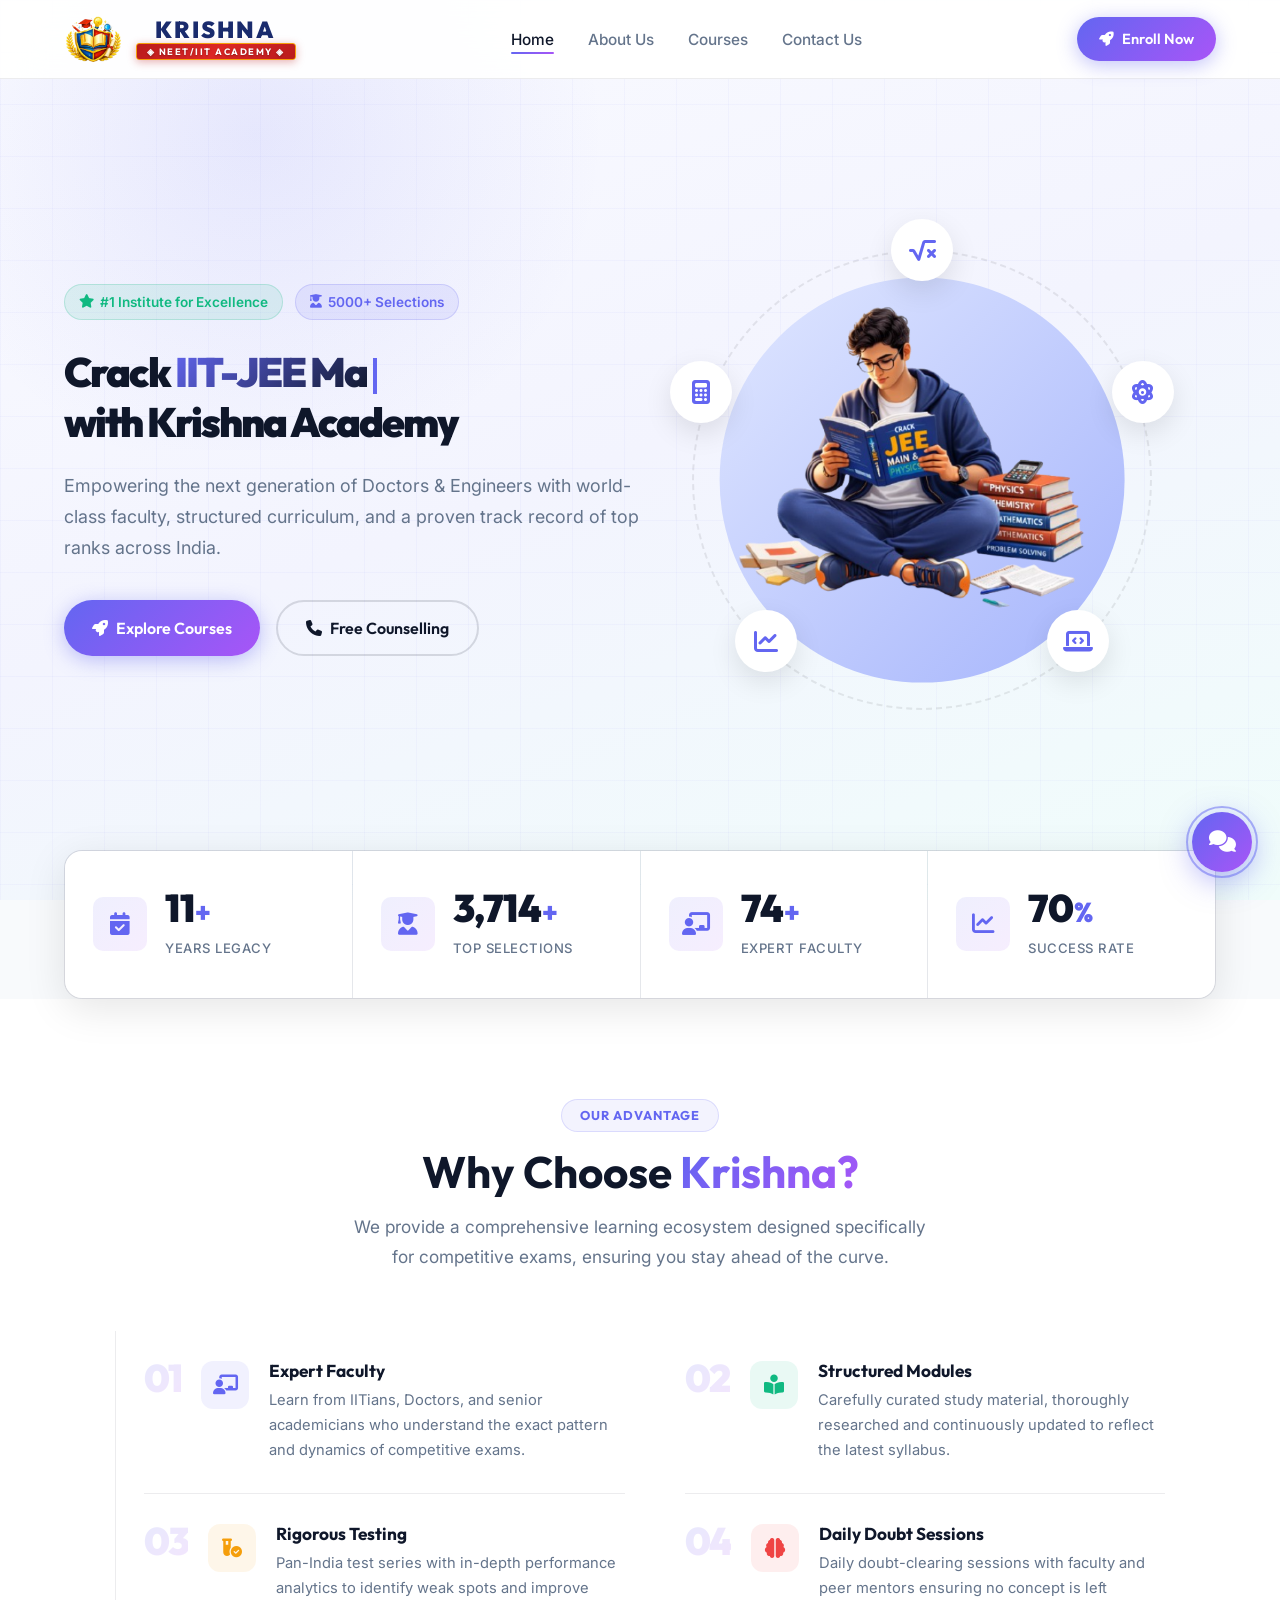
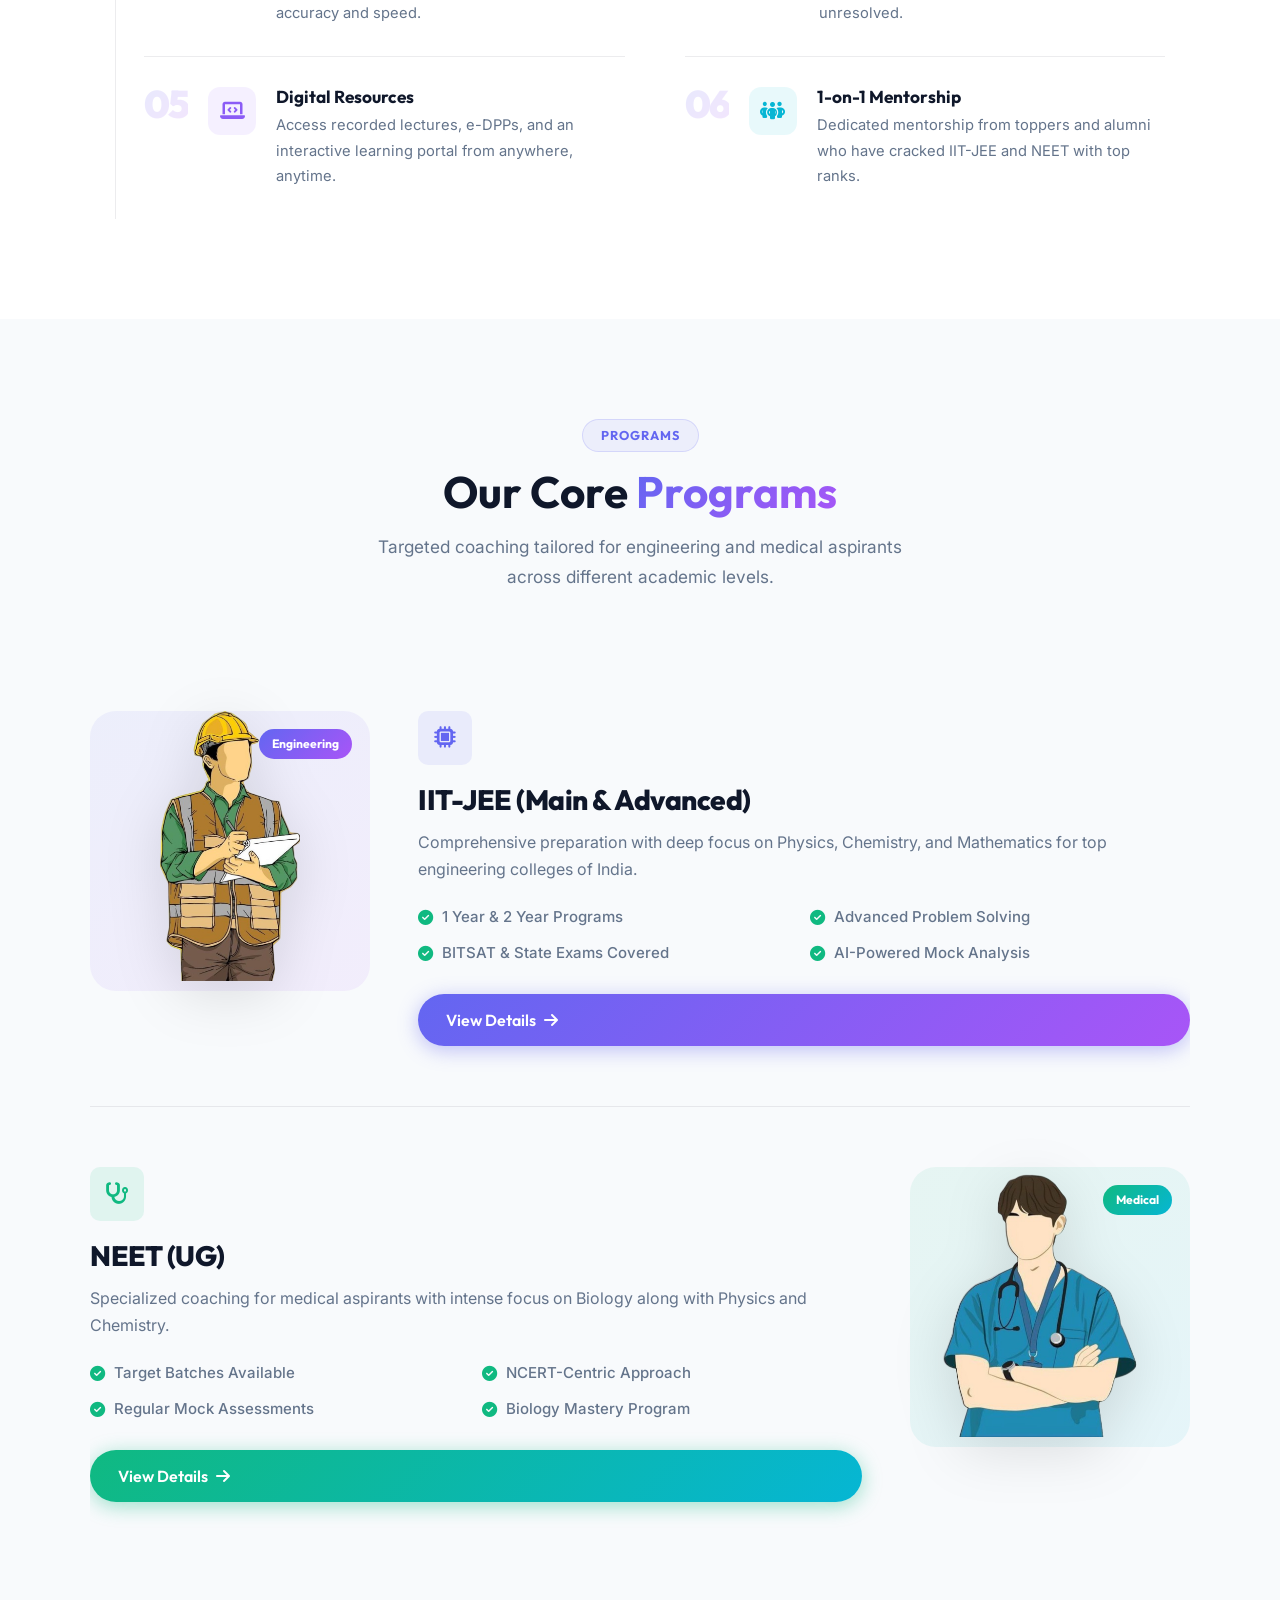
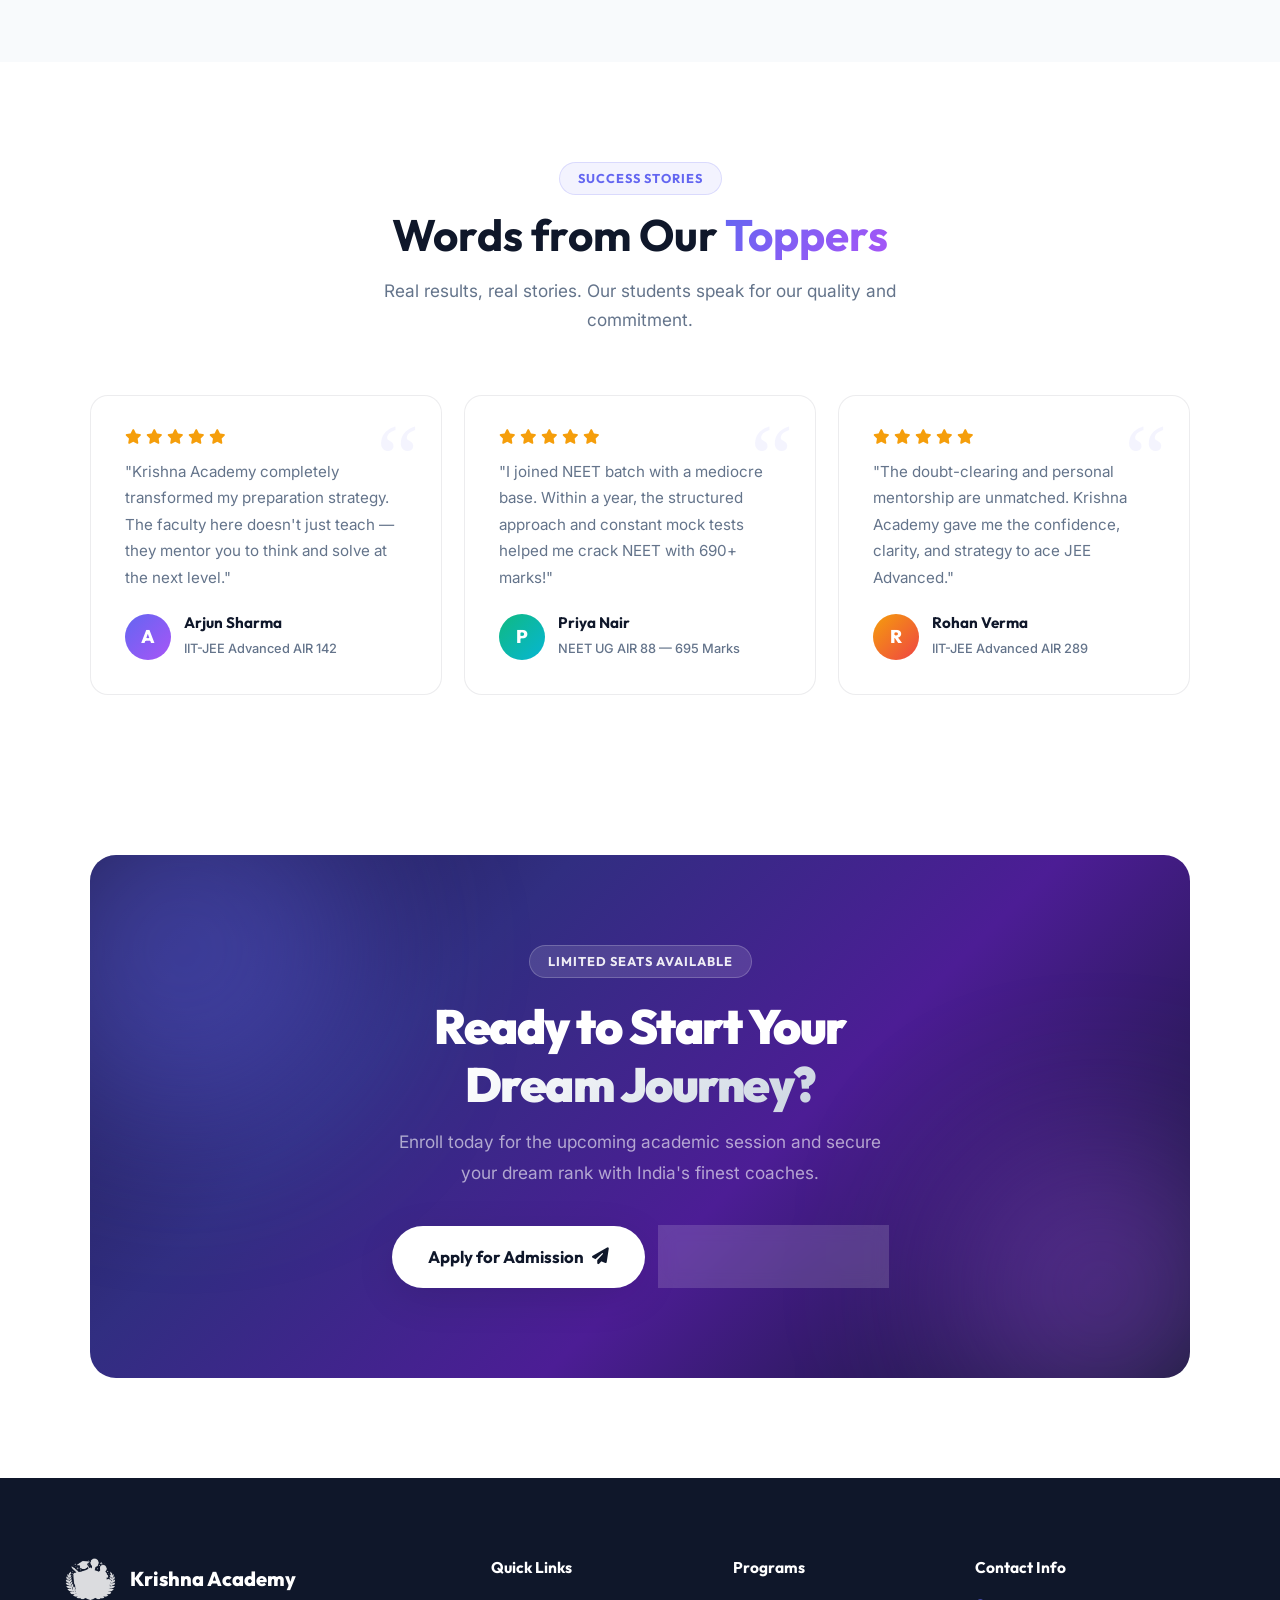
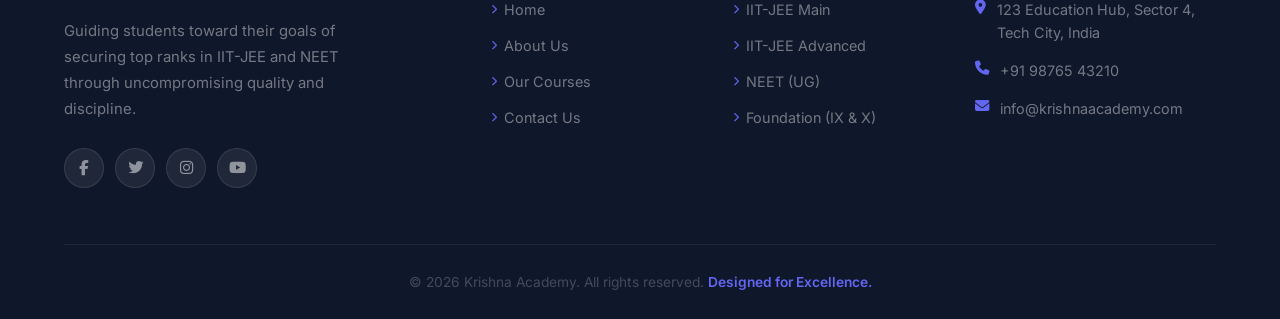
==== commit 9e826fa0: "first commit" ====
--- a/index.html
+++ b/index.html
@@ -17,7 +17,10 @@
     <nav class="navbar" id="navbar">
         <a href="index.html" class="nav-brand">
             <img src="assets/logo.png" alt="Krishna Academy" class="nav-logo">
-            <span class="brand-name">Krishna<span class="text-gradient">Academy</span></span>
+            <div class="brand-badge">
+                <span class="brand-badge-top">KRISHNA</span>
+                <span class="brand-badge-ribbon">&#9672; NEET/IIT ACADEMY &#9672;</span>
+            </div>
         </a>
         <ul class="nav-links" id="navLinks">
             <li><a href="index.html" class="active">Home</a></li>
@@ -33,32 +36,36 @@
     <header class="hero">
         <div class="hero-grid"></div>
 
-        <!-- Left Content -->
-        <div class="hero-content fade-up">
-            <div class="hero-badges">
-                <span class="badge"><i class="fa-solid fa-star"></i> #1 Institute for Excellence</span>
-                <span class="badge"><i class="fa-solid fa-user-graduate"></i> 5000+ Selections</span>
-            </div>
-            <h1>Crack <span class="typing-text text-gradient"></span><span class="cursor"></span><br>with Krishna
-                Academy</h1>
-            <p>Empowering the next generation of Doctors &amp; Engineers with world-class faculty, structured
-                curriculum, and a proven track record of top ranks across India.</p>
-            <div class="hero-actions">
-                <a href="courses.html" class="btn btn-primary"><i class="fa-solid fa-rocket"></i> Explore Courses</a>
-                <a href="contact.html" class="btn btn-outline"><i class="fa-solid fa-phone"></i> Free Counselling</a>
-            </div>
-        </div>
-
-        <!-- Right Visual: blob + orbit carousel -->
-        <div class="hero-visual fade-up delay-2">
-            <div class="hero-blob"></div>
-            <div class="orbit-ring" id="orbitRing">
-                <img id="course-character" src="assets/iit.png" alt="Student">
-                <div class="orbit-node node-1"><i id="icon-1" class="fa-solid fa-square-root-variable"></i></div>
-                <div class="orbit-node node-2"><i id="icon-2" class="fa-solid fa-atom"></i></div>
-                <div class="orbit-node node-3"><i id="icon-3" class="fa-solid fa-laptop-code"></i></div>
-                <div class="orbit-node node-4"><i id="icon-4" class="fa-solid fa-chart-line"></i></div>
-                <div class="orbit-node node-5"><i id="icon-5" class="fa-solid fa-calculator"></i></div>
+        <div class="hero-container">
+            <!-- Left Content -->
+            <div class="hero-content fade-up">
+                <div class="hero-badges">
+                    <span class="badge"><i class="fa-solid fa-star"></i> #1 Institute for Excellence</span>
+                    <span class="badge"><i class="fa-solid fa-user-graduate"></i> 5000+ Selections</span>
+                </div>
+                <h1>Crack <span class="typing-text text-gradient"></span><span class="cursor"></span><br>with Krishna
+                    Academy</h1>
+                <p>Empowering the next generation of Doctors &amp; Engineers with world-class faculty, structured
+                    curriculum, and a proven track record of top ranks across India.</p>
+                <div class="hero-actions">
+                    <a href="courses.html" class="btn btn-primary"><i class="fa-solid fa-rocket"></i> Explore
+                        Courses</a>
+                    <a href="contact.html" class="btn btn-outline"><i class="fa-solid fa-phone"></i> Free
+                        Counselling</a>
+                </div>
+            </div>
+
+            <!-- Right Visual: blob + orbit carousel -->
+            <div class="hero-visual fade-up delay-2">
+                <div class="hero-blob"></div>
+                <div class="orbit-ring" id="orbitRing">
+                    <img id="course-character" src="assets/iit.png" alt="Student">
+                    <div class="orbit-node node-1"><i id="icon-1" class="fa-solid fa-square-root-variable"></i></div>
+                    <div class="orbit-node node-2"><i id="icon-2" class="fa-solid fa-atom"></i></div>
+                    <div class="orbit-node node-3"><i id="icon-3" class="fa-solid fa-laptop-code"></i></div>
+                    <div class="orbit-node node-4"><i id="icon-4" class="fa-solid fa-chart-line"></i></div>
+                    <div class="orbit-node node-5"><i id="icon-5" class="fa-solid fa-calculator"></i></div>
+                </div>
             </div>
         </div>
     </header>
@@ -173,7 +180,7 @@
             <!-- IIT Card -->
             <div class="course-showcase fade-up delay-1">
                 <div class="cs-img-wrap cs-iit">
-                    <img src="assets/iit.png" alt="IIT-JEE Course">
+                    <img src="assets/eng.png" alt="IIT-JEE Course">
                     <div class="cs-badge">Engineering</div>
                 </div>
                 <div class="cs-content">
@@ -194,7 +201,7 @@
             <!-- NEET Card -->
             <div class="course-showcase fade-up delay-2">
                 <div class="cs-img-wrap cs-neet">
-                    <img src="assets/neet.png" alt="NEET Course">
+                    <img src="assets/doc.png" alt="NEET Course">
                     <div class="cs-badge cs-badge-neet">Medical</div>
                 </div>
                 <div class="cs-content">
@@ -427,4 +434,4 @@
     <script src="chatbot.js"></script>
 </body>
 
-</html>
+</html>
--- a/style.css
+++ b/style.css
@@ -261,11 +261,38 @@
     height: 38px
 }
 
-.brand-name {
+.brand-badge {
+    display: flex;
+    flex-direction: column;
+    align-items: center;
+    gap: 2px;
+    line-height: 1
+}
+
+.brand-badge-top {
     font-family: 'Outfit', sans-serif;
-    font-weight: 800;
+    font-weight: 900;
     font-size: 1.45rem;
-    letter-spacing: -.5px
+    letter-spacing: 2px;
+    color: #1a2b6d;
+    text-transform: uppercase;
+    line-height: 1
+}
+
+.brand-badge-ribbon {
+    background: linear-gradient(135deg, #b91c1c 0%, #dc2626 50%, #b91c1c 100%);
+    border: 1.5px solid #f59e0b;
+    color: #fff;
+    font-family: 'Outfit', sans-serif;
+    font-weight: 700;
+    font-size: 0.58rem;
+    letter-spacing: 1.5px;
+    text-transform: uppercase;
+    padding: 3px 10px;
+    border-radius: 3px;
+    white-space: nowrap;
+    text-shadow: 0 1px 2px rgba(0, 0, 0, .3);
+    box-shadow: 0 2px 8px rgba(185, 28, 28, .35)
 }
 
 .nav-links {
@@ -326,10 +353,22 @@
     min-height: 100vh;
     display: flex;
     align-items: center;
-    padding: 100px 5% 40px;
+    justify-content: center;
+    padding: 100px 5% 60px;
     position: relative;
     overflow: hidden;
     background: linear-gradient(160deg, #fafbff 0%, #f3f4fe 50%, #f0fdfb 100%)
+}
+
+.hero-container {
+    display: flex;
+    align-items: center;
+    gap: 48px;
+    max-width: 1200px;
+    width: 100%;
+    margin: 0 auto;
+    position: relative;
+    z-index: 2
 }
 
 /* Ambient orbs */
@@ -367,9 +406,10 @@
     z-index: 0
 }
 
-/* ---- Left content ---- */
+/* ---- Left content (text) ---- */
 .hero-content {
-    max-width: 620px;
+    flex: 1;
+    max-width: 580px;
     z-index: 2;
     position: relative
 }
@@ -415,18 +455,19 @@
 }
 
 .hero h1 {
-    font-size: 4.1rem;
+    font-size: clamp(2.2rem, 3.2vw, 3.8rem);
     font-weight: 900;
     letter-spacing: -2px;
     margin-bottom: 22px;
-    line-height: 1.1
+    line-height: 1.2;
+    white-space: nowrap
 }
 
 .hero p {
     font-size: 1.12rem;
     color: var(--muted);
     margin-bottom: 36px;
-    max-width: 520px;
+    max-width: 100%;
     line-height: 1.75
 }
 
@@ -464,14 +505,12 @@
     }
 }
 
-/* ---- Right visual: orbit ring ---- */
+/* ---- Right visual: blob + orbit ring ---- */
 .hero-visual {
-    position: absolute;
-    right: 5%;
-    top: 50%;
-    transform: translateY(-50%);
-    width: 470px;
-    height: 470px;
+    position: relative;
+    flex-shrink: 0;
+    width: 460px;
+    height: 460px;
     z-index: 1
 }
 
@@ -2362,6 +2401,7 @@
         grid-template-columns: 1fr
     }
 }
+
 /* ============================================================
    FEATURES ROW OVERRIDE (non-card row list style)
 ============================================================ */
@@ -2374,6 +2414,7 @@
     padding-left: 28px;
     border-left: 1px solid var(--border)
 }
+
 .feature-row-item {
     display: flex;
     align-items: flex-start;
@@ -2383,8 +2424,12 @@
     position: relative;
     transition: var(--transition)
 }
+
 .feature-row-item:last-child,
-.feature-row-item:nth-last-child(2):nth-child(odd) { border-bottom: none }
+.feature-row-item:nth-last-child(2):nth-child(odd) {
+    border-bottom: none
+}
+
 .feature-row-item::before {
     content: '';
     position: absolute;
@@ -2396,38 +2441,114 @@
     border-radius: 2px;
     transform: scaleY(0);
     transform-origin: top;
-    transition: transform .35s cubic-bezier(.4,0,.2,1)
-}
-.feature-row-item:hover::before { transform: scaleY(1) }
-.feature-row-item:hover { padding-left: 8px }
+    transition: transform .35s cubic-bezier(.4, 0, .2, 1)
+}
+
+.feature-row-item:hover::before {
+    transform: scaleY(1)
+}
+
+.feature-row-item:hover {
+    padding-left: 8px
+}
+
 .fri-num {
-    font-family:'Outfit',sans-serif;font-size:2.4rem;font-weight:900;
-    line-height:1;letter-spacing:-2px;flex-shrink:0;margin-top:-2px;
-    background:var(--grad-accent);-webkit-background-clip:text;
-    background-clip:text;-webkit-text-fill-color:transparent;
-    opacity:.14;transition:opacity .3s
-}
-.feature-row-item:hover .fri-num { opacity:.5 }
+    font-family: 'Outfit', sans-serif;
+    font-size: 2.4rem;
+    font-weight: 900;
+    line-height: 1;
+    letter-spacing: -2px;
+    flex-shrink: 0;
+    margin-top: -2px;
+    background: var(--grad-accent);
+    -webkit-background-clip: text;
+    background-clip: text;
+    -webkit-text-fill-color: transparent;
+    opacity: .14;
+    transition: opacity .3s
+}
+
+.feature-row-item:hover .fri-num {
+    opacity: .5
+}
+
 .fri-icon {
-    width:48px;height:48px;border-radius:12px;
-    display:flex;align-items:center;justify-content:center;
-    font-size:1.25rem;flex-shrink:0;transition:var(--transition)
-}
-.feature-row-item:nth-child(1) .fri-icon{background:rgba(99,102,241,.09);color:#6366F1}
-.feature-row-item:nth-child(2) .fri-icon{background:rgba(16,185,129,.09);color:#10B981}
-.feature-row-item:nth-child(3) .fri-icon{background:rgba(245,158,11,.09);color:#F59E0B}
-.feature-row-item:nth-child(4) .fri-icon{background:rgba(239,68,68,.09);color:#EF4444}
-.feature-row-item:nth-child(5) .fri-icon{background:rgba(139,92,246,.09);color:#8B5CF6}
-.feature-row-item:nth-child(6) .fri-icon{background:rgba(6,182,212,.09);color:#06B6D4}
-.feature-row-item:hover .fri-icon{transform:scale(1.12) rotate(-6deg)}
-.fri-body { flex:1 }
-.fri-body h3{font-size:1.08rem;font-weight:700;margin-bottom:6px;color:var(--text)}
-.fri-body p{font-size:.92rem;color:var(--muted);line-height:1.7}
-
-@media(max-width:768px){
-    .features-row{grid-template-columns:1fr;gap:0;padding-left:22px}
-    .feature-row-item:nth-last-child(2){border-bottom:1px solid var(--border)}
-    .feature-row-item:last-child{border-bottom:none}
+    width: 48px;
+    height: 48px;
+    border-radius: 12px;
+    display: flex;
+    align-items: center;
+    justify-content: center;
+    font-size: 1.25rem;
+    flex-shrink: 0;
+    transition: var(--transition)
+}
+
+.feature-row-item:nth-child(1) .fri-icon {
+    background: rgba(99, 102, 241, .09);
+    color: #6366F1
+}
+
+.feature-row-item:nth-child(2) .fri-icon {
+    background: rgba(16, 185, 129, .09);
+    color: #10B981
+}
+
+.feature-row-item:nth-child(3) .fri-icon {
+    background: rgba(245, 158, 11, .09);
+    color: #F59E0B
+}
+
+.feature-row-item:nth-child(4) .fri-icon {
+    background: rgba(239, 68, 68, .09);
+    color: #EF4444
+}
+
+.feature-row-item:nth-child(5) .fri-icon {
+    background: rgba(139, 92, 246, .09);
+    color: #8B5CF6
+}
+
+.feature-row-item:nth-child(6) .fri-icon {
+    background: rgba(6, 182, 212, .09);
+    color: #06B6D4
+}
+
+.feature-row-item:hover .fri-icon {
+    transform: scale(1.12) rotate(-6deg)
+}
+
+.fri-body {
+    flex: 1
+}
+
+.fri-body h3 {
+    font-size: 1.08rem;
+    font-weight: 700;
+    margin-bottom: 6px;
+    color: var(--text)
+}
+
+.fri-body p {
+    font-size: .92rem;
+    color: var(--muted);
+    line-height: 1.7
+}
+
+@media(max-width:768px) {
+    .features-row {
+        grid-template-columns: 1fr;
+        gap: 0;
+        padding-left: 22px
+    }
+
+    .feature-row-item:nth-last-child(2) {
+        border-bottom: 1px solid var(--border)
+    }
+
+    .feature-row-item:last-child {
+        border-bottom: none
+    }
 }
 
 /* ============================================================
@@ -2437,6 +2558,7 @@
     justify-content: space-between;
     gap: 40px
 }
+
 .hero-visual {
     position: relative !important;
     right: auto !important;
@@ -2452,7 +2574,10 @@
 /* ============================================================
    COURSE PROGRAM SECTION — no-card split layout
 ============================================================ */
-.courses-container { gap: 0 }
+.courses-container {
+    gap: 0
+}
+
 .course-showcase {
     background: transparent !important;
     border: none !important;
@@ -2462,8 +2587,14 @@
     padding: 60px 0 !important;
     gap: 0 !important
 }
-.course-showcase:last-child { border-bottom: none !important }
-.course-showcase:hover { transform: none !important }
+
+.course-showcase:last-child {
+    border-bottom: none !important
+}
+
+.course-showcase:hover {
+    transform: none !important
+}
 
 .cs-img-wrap {
     flex: 0 0 280px;
@@ -2475,116 +2606,606 @@
     align-items: flex-start !important;
     justify-content: center !important
 }
-.cs-iit { background: linear-gradient(145deg,rgba(99,102,241,.08),rgba(168,85,247,.08)) !important; border-radius: var(--radius-lg) !important }
-.cs-neet { background: linear-gradient(145deg,rgba(16,185,129,.08),rgba(6,182,212,.08)) !important; border-radius: var(--radius-lg) !important }
+
+.cs-iit {
+    background: linear-gradient(145deg, rgba(99, 102, 241, .08), rgba(168, 85, 247, .08)) !important;
+    border-radius: var(--radius-lg) !important
+}
+
+.cs-neet {
+    background: linear-gradient(145deg, rgba(16, 185, 129, .08), rgba(6, 182, 212, .08)) !important;
+    border-radius: var(--radius-lg) !important
+}
+
 .cs-img-wrap img {
     width: 240px !important;
     height: 270px !important;
     object-fit: contain !important
 }
-.cs-content { padding: 0 0 0 48px !important }
-.course-showcase:nth-child(even) .cs-content { padding: 0 48px 0 0 !important }
+
+.cs-content {
+    padding: 0 0 0 48px !important
+}
+
+.course-showcase:nth-child(even) .cs-content {
+    padding: 0 48px 0 0 !important
+}
 
 /* Hero responsive fix — override old media query for 992px */
-@media(max-width:992px){
-    .hero { flex-direction: column; text-align: center; padding-top: 140px }
-    .hero-content { align-items: center; display: flex; flex-direction: column }
+@media(max-width:992px) {
+    .hero {
+        flex-direction: column;
+        text-align: center;
+        padding-top: 140px
+    }
+
+    .hero-content {
+        align-items: center;
+        display: flex;
+        flex-direction: column
+    }
+
     .hero-visual {
         position: relative !important;
-        right: auto !important; top: auto !important; transform: none !important;
-        width: 300px !important; height: 300px !important;
-        margin: 0 auto !important; align-self: center !important
+        right: auto !important;
+        top: auto !important;
+        transform: none !important;
+        width: 300px !important;
+        height: 300px !important;
+        margin: 0 auto !important;
+        align-self: center !important
     }
 }
 
 /* ===== GLOBAL OVERFLOW FIX ===== */
-html,body{overflow-x:hidden;max-width:100%}
+html,
+body {
+    overflow-x: hidden;
+    max-width: 100%
+}
 
 /* ===== INCLUSIONS GRID (courses page) ===== */
-.inclusions-grid{display:grid;grid-template-columns:repeat(3,1fr);gap:22px;max-width:1060px;margin:0 auto}
-.incl-item{display:flex;align-items:flex-start;gap:18px;background:#fff;border:1.5px solid var(--border);border-radius:var(--radius);padding:28px 22px;transition:var(--transition)}
-.incl-item:hover{transform:translateY(-6px);box-shadow:var(--shadow);border-color:rgba(99,102,241,.2)}
-.incl-item .fri-num{font-family:"Outfit",sans-serif;font-size:2rem;font-weight:900;line-height:1;background:var(--grad-accent);-webkit-background-clip:text;background-clip:text;-webkit-text-fill-color:transparent;opacity:.18;flex-shrink:0;transition:opacity .3s}
-.incl-item:hover .fri-num{opacity:.5}
-.incl-item .fri-icon{width:46px;height:46px;border-radius:11px;display:flex;align-items:center;justify-content:center;font-size:1.2rem;flex-shrink:0;background:rgba(99,102,241,.09);color:#6366F1;transition:var(--transition)}
-.incl-item:nth-child(2) .fri-icon{background:rgba(16,185,129,.09);color:#10B981}
-.incl-item:nth-child(3) .fri-icon{background:rgba(245,158,11,.09);color:#F59E0B}
-.incl-item:hover .fri-icon{transform:scale(1.12) rotate(-6deg)}
-
-@media(max-width:992px){
-  .inclusions-grid{grid-template-columns:1fr 1fr}
-}
-@media(max-width:640px){
-  .inclusions-grid{grid-template-columns:1fr}
+.inclusions-grid {
+    display: grid;
+    grid-template-columns: repeat(3, 1fr);
+    gap: 22px;
+    max-width: 1060px;
+    margin: 0 auto
+}
+
+.incl-item {
+    display: flex;
+    align-items: flex-start;
+    gap: 18px;
+    background: #fff;
+    border: 1.5px solid var(--border);
+    border-radius: var(--radius);
+    padding: 28px 22px;
+    transition: var(--transition)
+}
+
+.incl-item:hover {
+    transform: translateY(-6px);
+    box-shadow: var(--shadow);
+    border-color: rgba(99, 102, 241, .2)
+}
+
+.incl-item .fri-num {
+    font-family: "Outfit", sans-serif;
+    font-size: 2rem;
+    font-weight: 900;
+    line-height: 1;
+    background: var(--grad-accent);
+    -webkit-background-clip: text;
+    background-clip: text;
+    -webkit-text-fill-color: transparent;
+    opacity: .18;
+    flex-shrink: 0;
+    transition: opacity .3s
+}
+
+.incl-item:hover .fri-num {
+    opacity: .5
+}
+
+.incl-item .fri-icon {
+    width: 46px;
+    height: 46px;
+    border-radius: 11px;
+    display: flex;
+    align-items: center;
+    justify-content: center;
+    font-size: 1.2rem;
+    flex-shrink: 0;
+    background: rgba(99, 102, 241, .09);
+    color: #6366F1;
+    transition: var(--transition)
+}
+
+.incl-item:nth-child(2) .fri-icon {
+    background: rgba(16, 185, 129, .09);
+    color: #10B981
+}
+
+.incl-item:nth-child(3) .fri-icon {
+    background: rgba(245, 158, 11, .09);
+    color: #F59E0B
+}
+
+.incl-item:hover .fri-icon {
+    transform: scale(1.12) rotate(-6deg)
+}
+
+@media(max-width:992px) {
+    .inclusions-grid {
+        grid-template-columns: 1fr 1fr
+    }
+}
+
+@media(max-width:640px) {
+    .inclusions-grid {
+        grid-template-columns: 1fr
+    }
 }
 
 
 /* =========================================================
    CONTACT BANNER — premium dark gradient strip
 ========================================================= */
-.contact-banner{
-  position:relative;overflow:hidden;
-  background:linear-gradient(115deg,#0F0B2E 0%,#1E1B4B 35%,#14274E 70%,#0C1A14 100%);
-  padding:0 5%;
-}
-.cbanner-orb{position:absolute;border-radius:50%;filter:blur(70px);pointer-events:none}
-.cbanner-orb-1{width:320px;height:320px;background:rgba(99,102,241,.35);top:-80px;left:-60px;animation:orb-drift 9s ease-in-out infinite alternate}
-.cbanner-orb-2{width:260px;height:260px;background:rgba(16,185,129,.25);bottom:-60px;right:-40px;animation:orb-drift 12s ease-in-out infinite alternate-reverse}
-
-.cbanner-inner{
-  position:relative;z-index:1;
-  display:flex;align-items:stretch;
-  max-width:1100px;margin:0 auto;
-  gap:0;
-}
-
-.cbanner-item{
-  flex:1;display:flex;align-items:center;gap:18px;
-  padding:36px 30px;cursor:pointer;text-decoration:none;color:inherit;
-  position:relative;transition:background .3s ease;
-  border-radius:0;
-}
-.cbanner-item:hover{background:rgba(255,255,255,.04)}
-
-.cbanner-divider{
-  width:1px;background:rgba(255,255,255,.1);
-  align-self:stretch;flex-shrink:0;margin:24px 0;
+.contact-banner {
+    position: relative;
+    overflow: hidden;
+    background: linear-gradient(115deg, #0F0B2E 0%, #1E1B4B 35%, #14274E 70%, #0C1A14 100%);
+    padding: 0 5%;
+}
+
+.cbanner-orb {
+    position: absolute;
+    border-radius: 50%;
+    filter: blur(70px);
+    pointer-events: none
+}
+
+.cbanner-orb-1 {
+    width: 320px;
+    height: 320px;
+    background: rgba(99, 102, 241, .35);
+    top: -80px;
+    left: -60px;
+    animation: orb-drift 9s ease-in-out infinite alternate
+}
+
+.cbanner-orb-2 {
+    width: 260px;
+    height: 260px;
+    background: rgba(16, 185, 129, .25);
+    bottom: -60px;
+    right: -40px;
+    animation: orb-drift 12s ease-in-out infinite alternate-reverse
+}
+
+.cbanner-inner {
+    position: relative;
+    z-index: 1;
+    display: flex;
+    align-items: stretch;
+    max-width: 1100px;
+    margin: 0 auto;
+    gap: 0;
+}
+
+.cbanner-item {
+    flex: 1;
+    display: flex;
+    align-items: center;
+    gap: 18px;
+    padding: 36px 30px;
+    cursor: pointer;
+    text-decoration: none;
+    color: inherit;
+    position: relative;
+    transition: background .3s ease;
+    border-radius: 0;
+}
+
+.cbanner-item:hover {
+    background: rgba(255, 255, 255, .04)
+}
+
+.cbanner-divider {
+    width: 1px;
+    background: rgba(255, 255, 255, .1);
+    align-self: stretch;
+    flex-shrink: 0;
+    margin: 24px 0;
 }
 
 /* Icon ring with glow pulse */
-.cbanner-icon-ring{
-  width:58px;height:58px;border-radius:50%;flex-shrink:0;
-  border:1.5px solid rgba(99,102,241,.45);
-  background:rgba(99,102,241,.12);
-  display:flex;align-items:center;justify-content:center;
-  position:relative;transition:all .35s;
-  box-shadow:0 0 0 0 rgba(99,102,241,.4);
-}
-.cbanner-item:hover .cbanner-icon-ring{
-  border-color:rgba(99,102,241,.8);
-  box-shadow:0 0 0 8px rgba(99,102,241,.15),0 0 24px rgba(99,102,241,.3);
-  transform:scale(1.08);
-}
-.cbanner-icon-ring--green{border-color:rgba(16,185,129,.45);background:rgba(16,185,129,.12)}
-.cbanner-item:hover .cbanner-icon-ring--green{border-color:rgba(16,185,129,.8);box-shadow:0 0 0 8px rgba(16,185,129,.15),0 0 24px rgba(16,185,129,.3)}
-.cbanner-icon-ring--gold{border-color:rgba(245,158,11,.45);background:rgba(245,158,11,.12)}
-.cbanner-item:hover .cbanner-icon-ring--gold{border-color:rgba(245,158,11,.8);box-shadow:0 0 0 8px rgba(245,158,11,.15),0 0 24px rgba(245,158,11,.3)}
-
-.cbanner-icon{font-size:1.3rem;color:#A5B4FC;transition:color .3s}
-.cbanner-icon--green{color:#6EE7B7}
-.cbanner-icon--gold{color:#FCD34D}
-.cbanner-item:hover .cbanner-icon{color:#fff}
-
-.cbanner-text{flex:1;min-width:0}
-.cbanner-label{display:block;font-size:.73rem;font-weight:600;letter-spacing:1.2px;text-transform:uppercase;color:rgba(255,255,255,.38);margin-bottom:5px;font-family:"Outfit",sans-serif;white-space:nowrap}
-.cbanner-val{display:block;font-size:1.02rem;font-weight:700;color:#fff;font-family:"Outfit",sans-serif;white-space:nowrap;overflow:hidden;text-overflow:ellipsis}
-
-.cbanner-link-icon{font-size:.72rem;color:rgba(255,255,255,.25);flex-shrink:0;transition:all .3s;margin-left:4px}
-.cbanner-item:hover .cbanner-link-icon{color:rgba(255,255,255,.7);transform:translate(3px,-3px)}
-
-@media(max-width:768px){
-  .cbanner-inner{flex-direction:column}
-  .cbanner-item{padding:22px 16px}
-  .cbanner-divider{width:auto;height:1px;margin:0 16px;align-self:auto}
-  .cbanner-val{font-size:.9rem;white-space:normal}
-}
+.cbanner-icon-ring {
+    width: 58px;
+    height: 58px;
+    border-radius: 50%;
+    flex-shrink: 0;
+    border: 1.5px solid rgba(99, 102, 241, .45);
+    background: rgba(99, 102, 241, .12);
+    display: flex;
+    align-items: center;
+    justify-content: center;
+    position: relative;
+    transition: all .35s;
+    box-shadow: 0 0 0 0 rgba(99, 102, 241, .4);
+}
+
+.cbanner-item:hover .cbanner-icon-ring {
+    border-color: rgba(99, 102, 241, .8);
+    box-shadow: 0 0 0 8px rgba(99, 102, 241, .15), 0 0 24px rgba(99, 102, 241, .3);
+    transform: scale(1.08);
+}
+
+.cbanner-icon-ring--green {
+    border-color: rgba(16, 185, 129, .45);
+    background: rgba(16, 185, 129, .12)
+}
+
+.cbanner-item:hover .cbanner-icon-ring--green {
+    border-color: rgba(16, 185, 129, .8);
+    box-shadow: 0 0 0 8px rgba(16, 185, 129, .15), 0 0 24px rgba(16, 185, 129, .3)
+}
+
+.cbanner-icon-ring--gold {
+    border-color: rgba(245, 158, 11, .45);
+    background: rgba(245, 158, 11, .12)
+}
+
+.cbanner-item:hover .cbanner-icon-ring--gold {
+    border-color: rgba(245, 158, 11, .8);
+    box-shadow: 0 0 0 8px rgba(245, 158, 11, .15), 0 0 24px rgba(245, 158, 11, .3)
+}
+
+.cbanner-icon {
+    font-size: 1.3rem;
+    color: #A5B4FC;
+    transition: color .3s
+}
+
+.cbanner-icon--green {
+    color: #6EE7B7
+}
+
+.cbanner-icon--gold {
+    color: #FCD34D
+}
+
+.cbanner-item:hover .cbanner-icon {
+    color: #fff
+}
+
+.cbanner-text {
+    flex: 1;
+    min-width: 0
+}
+
+.cbanner-label {
+    display: block;
+    font-size: .73rem;
+    font-weight: 600;
+    letter-spacing: 1.2px;
+    text-transform: uppercase;
+    color: rgba(255, 255, 255, .38);
+    margin-bottom: 5px;
+    font-family: "Outfit", sans-serif;
+    white-space: nowrap
+}
+
+.cbanner-val {
+    display: block;
+    font-size: 1.02rem;
+    font-weight: 700;
+    color: #fff;
+    font-family: "Outfit", sans-serif;
+    white-space: nowrap;
+    overflow: hidden;
+    text-overflow: ellipsis
+}
+
+.cbanner-link-icon {
+    font-size: .72rem;
+    color: rgba(255, 255, 255, .25);
+    flex-shrink: 0;
+    transition: all .3s;
+    margin-left: 4px
+}
+
+.cbanner-item:hover .cbanner-link-icon {
+    color: rgba(255, 255, 255, .7);
+    transform: translate(3px, -3px)
+}
+
+@media(max-width:768px) {
+    .cbanner-inner {
+        flex-direction: column
+    }
+
+    .cbanner-item {
+        padding: 22px 16px
+    }
+
+    .cbanner-divider {
+        width: auto;
+        height: 1px;
+        margin: 0 16px;
+        align-self: auto
+    }
+
+    .cbanner-val {
+        font-size: .9rem;
+        white-space: normal
+    }
+}
+
+/* ============================================================
+   RESPONSIVE — Tablet Large (≤1024px)
+============================================================ */
+@media (max-width: 1024px) {
+
+    /* Hero */
+    .hero-container {
+        gap: 32px
+    }
+
+    .hero-visual {
+        width: 380px;
+        height: 380px
+    }
+
+    .hero h1 {
+        font-size: clamp(2rem, 4vw, 3rem)
+    }
+
+    /* Stats */
+    .stats-grid {
+        grid-template-columns: repeat(2, 1fr)
+    }
+
+    /* Features */
+    .features-row {
+        grid-template-columns: repeat(2, 1fr)
+    }
+
+    /* Courses */
+    .courses-container {
+        flex-direction: column;
+        gap: 28px
+    }
+
+    .course-showcase {
+        flex-direction: row;
+        max-width: 100%
+    }
+
+    .cs-img-wrap {
+        width: 240px;
+        min-width: 240px
+    }
+}
+
+/* ============================================================
+   RESPONSIVE — Tablet (≤900px)
+============================================================ */
+@media (max-width: 900px) {
+
+    /* Navbar */
+    .nav-links {
+        display: none;
+        position: fixed;
+        top: 0;
+        left: 0;
+        width: 100%;
+        height: 100vh;
+        background: rgba(255, 255, 255, .98);
+        backdrop-filter: blur(20px);
+        flex-direction: column;
+        align-items: center;
+        justify-content: center;
+        gap: 32px;
+        z-index: 999
+    }
+
+    .nav-links.active {
+        display: flex
+    }
+
+    .nav-links a {
+        font-size: 1.4rem;
+        font-weight: 600
+    }
+
+    .mobile-menu-btn {
+        display: block;
+        z-index: 1001
+    }
+
+    .nav-cta {
+        display: none
+    }
+
+    /* Hero: stack vertically */
+    .hero {
+        padding: 100px 6% 60px
+    }
+
+    .hero-container {
+        flex-direction: column;
+        align-items: center;
+        text-align: center;
+        gap: 40px
+    }
+
+    .hero-content {
+        max-width: 100%;
+        order: 1
+    }
+
+    .hero-visual {
+        order: 2;
+        width: 320px;
+        height: 320px
+    }
+
+    .hero h1 {
+        font-size: clamp(2rem, 5vw, 2.8rem);
+        white-space: normal
+    }
+
+    .hero-badges {
+        justify-content: center
+    }
+
+    .hero-actions {
+        justify-content: center
+    }
+
+    .hero p {
+        margin-left: auto;
+        margin-right: auto
+    }
+
+    /* Stats */
+    .stats-grid {
+        grid-template-columns: repeat(2, 1fr);
+        margin-top: -30px
+    }
+}
+
+/* ============================================================
+   RESPONSIVE — Mobile (≤600px)
+============================================================ */
+@media (max-width: 600px) {
+
+    /* Navbar */
+    .navbar {
+        padding: 14px 5%
+    }
+
+    .brand-name {
+        font-size: 1.2rem
+    }
+
+    /* Hero */
+    .hero {
+        padding: 90px 5% 50px;
+        min-height: 100svh
+    }
+
+    .hero-visual {
+        width: 260px;
+        height: 260px
+    }
+
+    .hero h1 {
+        font-size: 2rem;
+        letter-spacing: -1px
+    }
+
+    .hero p {
+        font-size: 1rem
+    }
+
+    .hero-actions {
+        flex-direction: column;
+        align-items: center
+    }
+
+    .hero-actions .btn {
+        width: 100%;
+        justify-content: center
+    }
+
+    /* Stats */
+    .stats-grid {
+        grid-template-columns: repeat(2, 1fr);
+        margin-top: -20px
+    }
+
+    .stat-card {
+        padding: 24px 16px
+    }
+
+    .stat-card h3 {
+        font-size: 1.8rem
+    }
+
+    /* Sections */
+    .section {
+        padding: 64px 5%
+    }
+
+    .section-title h2 {
+        font-size: 2rem
+    }
+
+    /* Features */
+    .features-row {
+        grid-template-columns: 1fr
+    }
+
+    /* Courses */
+    .courses-container {
+        flex-direction: column
+    }
+
+    .course-showcase {
+        flex-direction: column
+    }
+
+    .cs-img-wrap {
+        width: 100%;
+        height: 220px
+    }
+
+    /* Testimonials */
+    .testimonials-grid {
+        grid-template-columns: 1fr
+    }
+
+    /* CTA */
+    .cta-actions {
+        flex-direction: column;
+        align-items: center
+    }
+
+    .cta-actions .btn {
+        width: 100%;
+        justify-content: center
+    }
+
+    /* Footer */
+    .footer-grid {
+        grid-template-columns: 1fr
+    }
+}
+
+/* ============================================================
+   RESPONSIVE — Small Mobile (≤400px)
+============================================================ */
+@media (max-width: 400px) {
+    .hero h1 {
+        font-size: 1.7rem
+    }
+
+    .hero-visual {
+        width: 220px;
+        height: 220px
+    }
+
+    .orbit-node {
+        width: 46px;
+        height: 46px;
+        font-size: 18px
+    }
+
+    .badge {
+        font-size: .78rem;
+        padding: 5px 10px
+    }
+}
